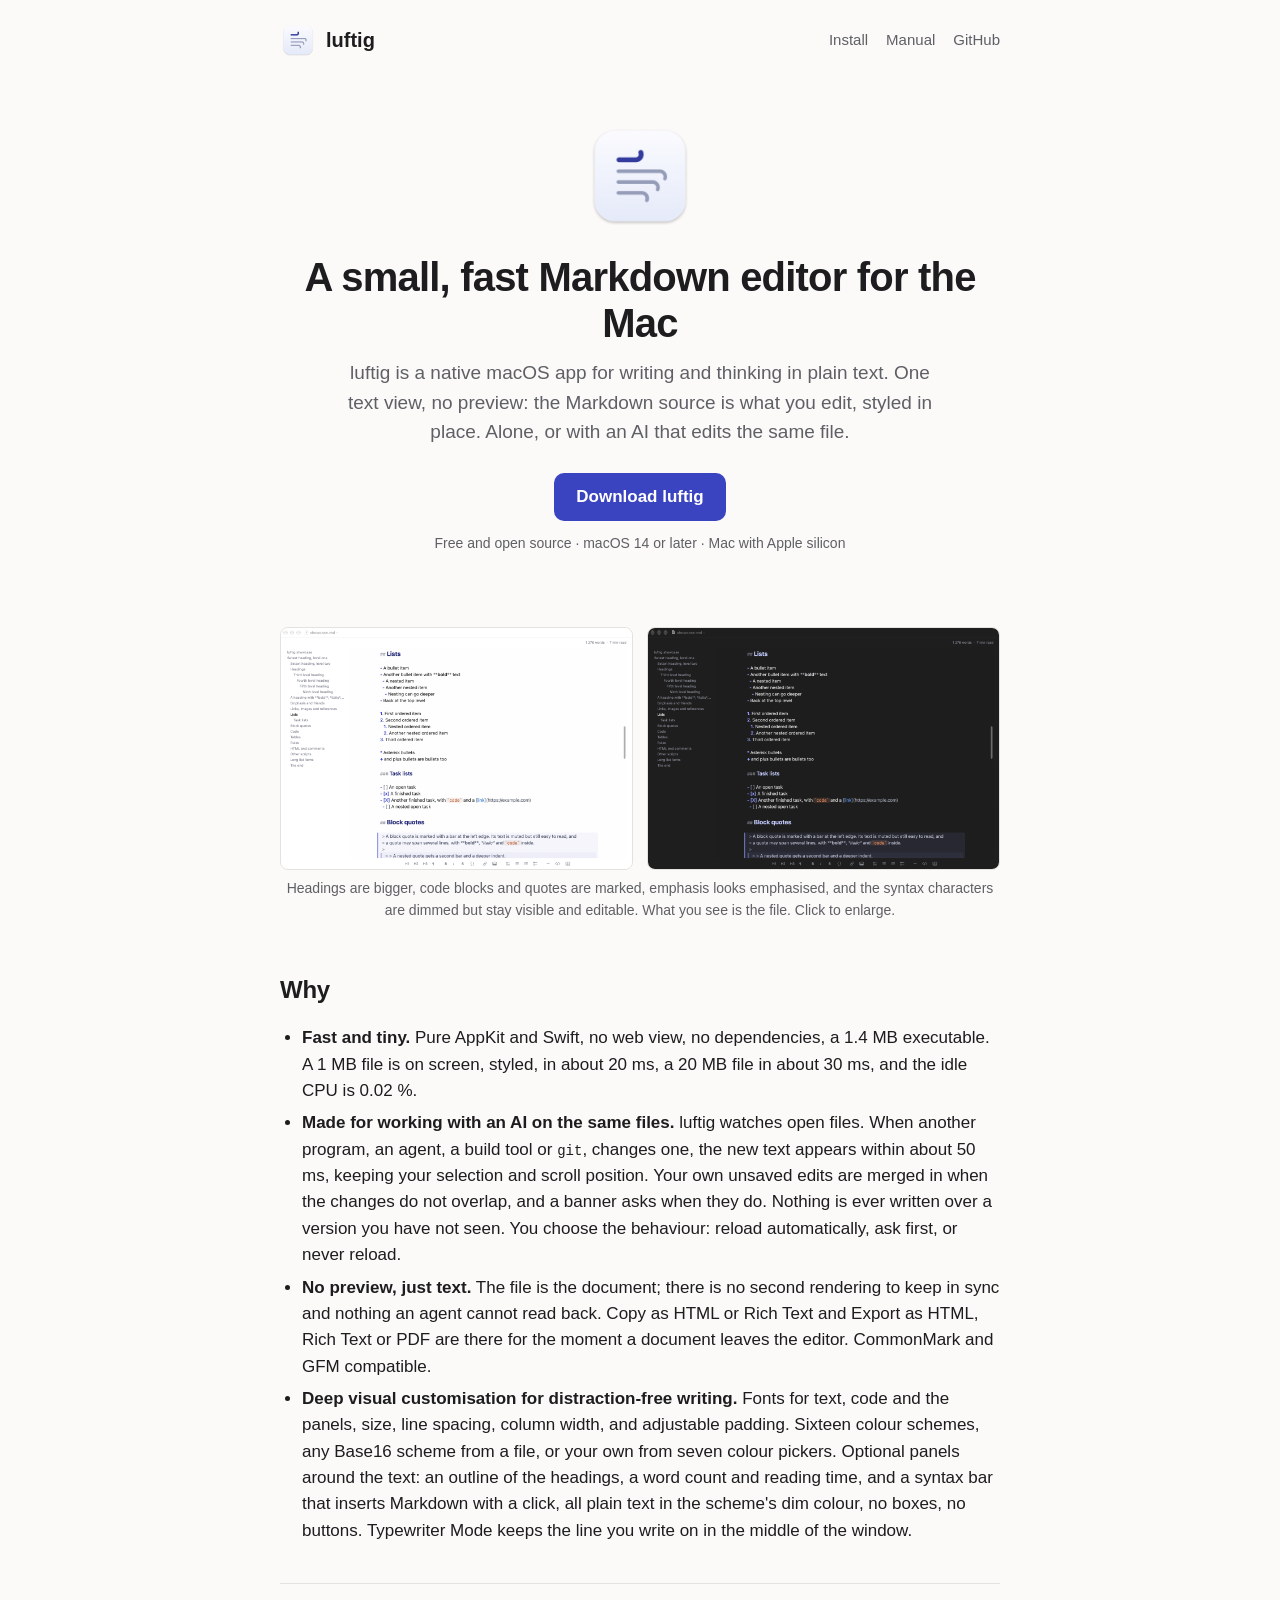
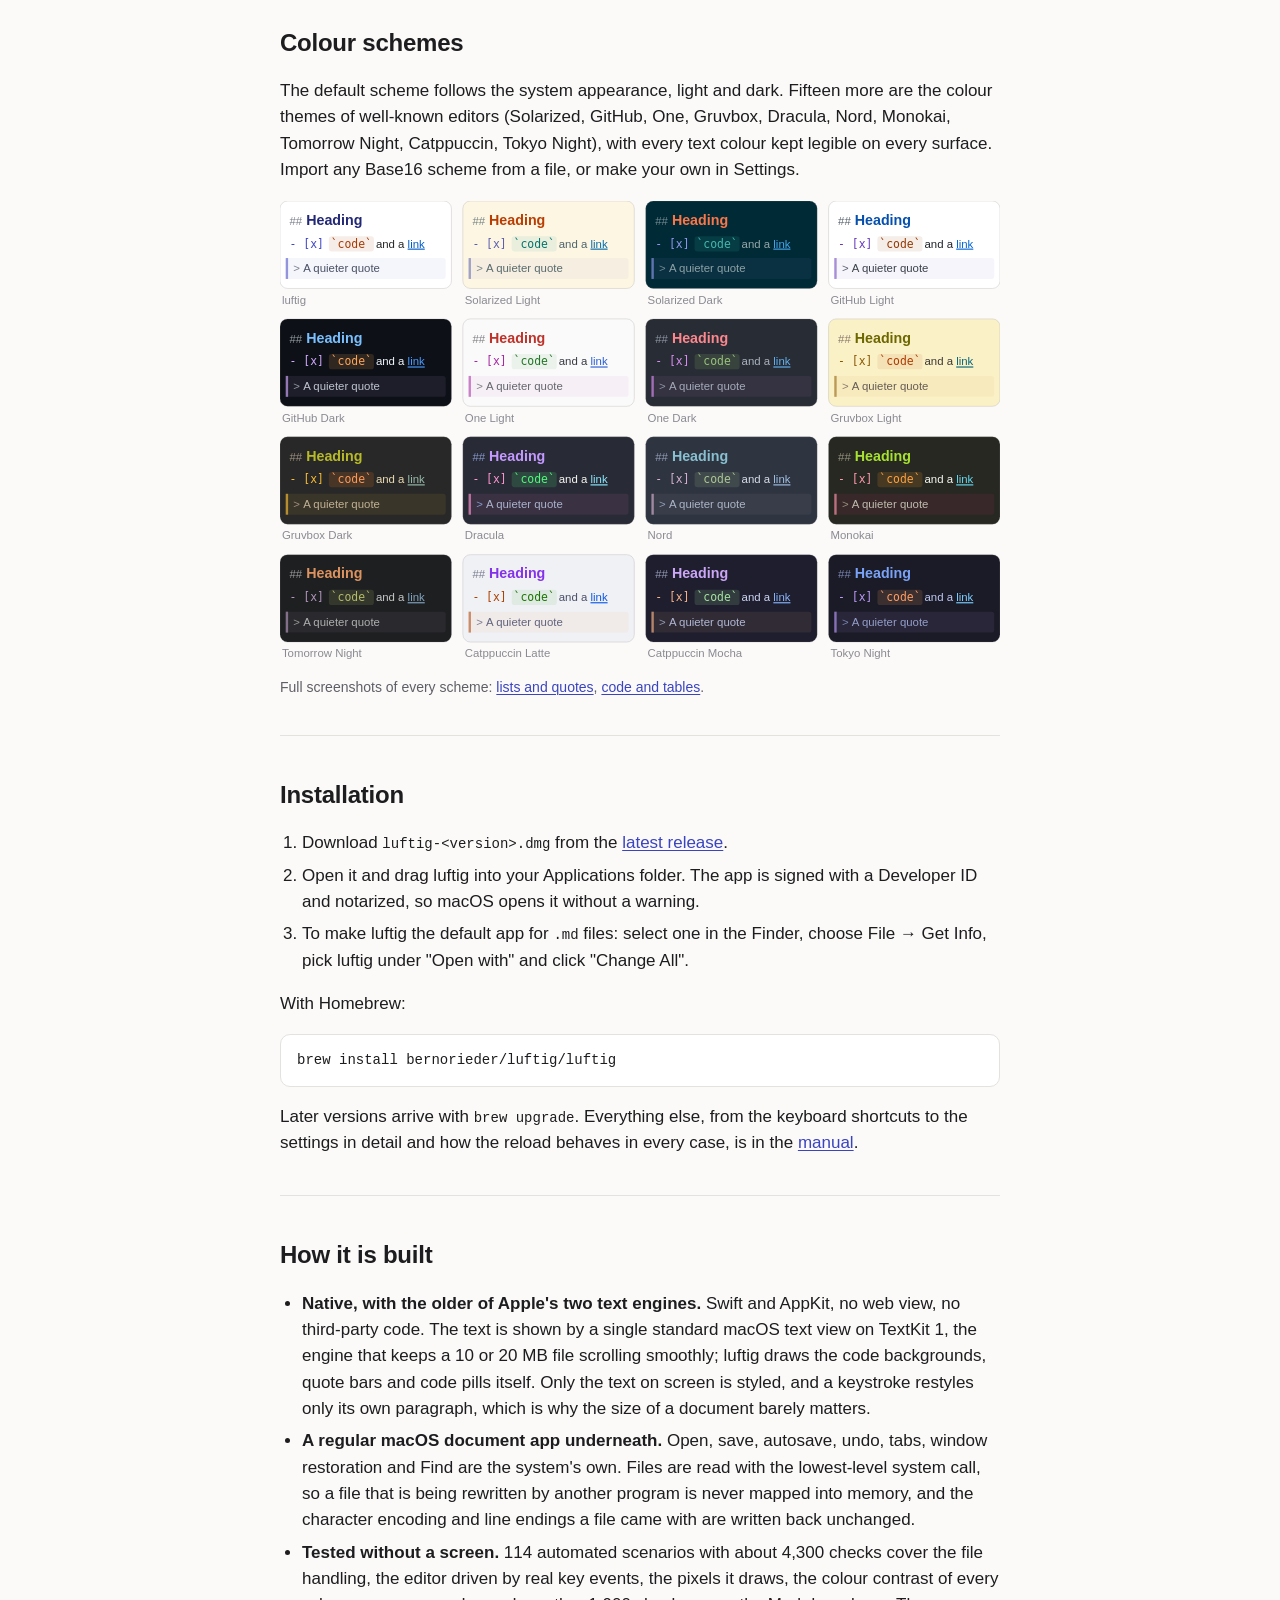
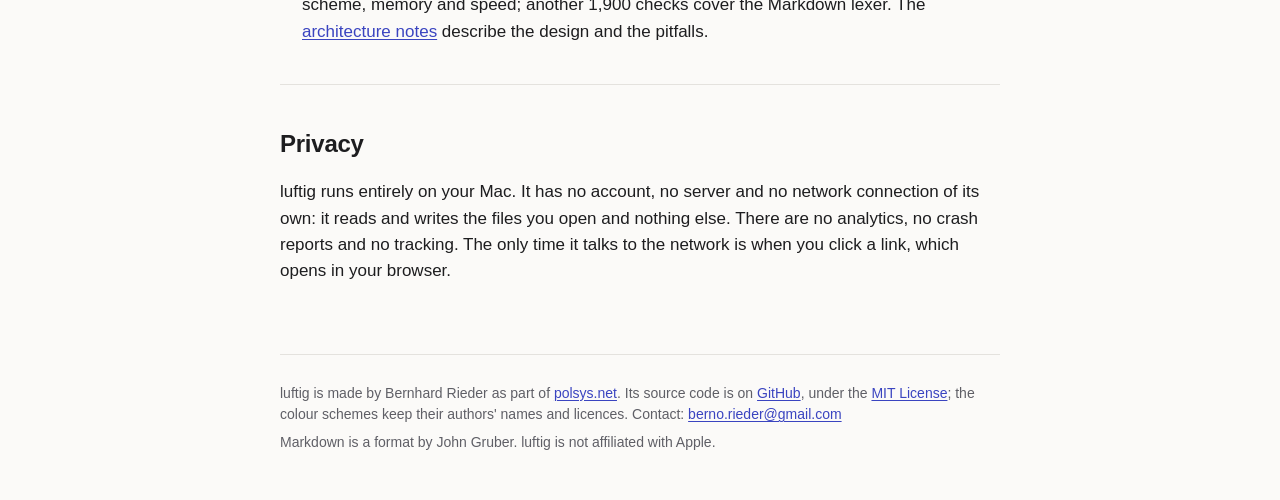
==== docs/index.html @ aa0cade3 "README and website: screenshots side by side, a compact scheme grid The two window screenshots (ligh" ====
<!doctype html>
<html lang="en">
<head>
  <meta charset="utf-8">
  <meta name="viewport" content="width=device-width, initial-scale=1">
  <title>luftig – a small, fast Markdown editor for the Mac</title>
  <meta name="description" content="luftig is a free, native macOS Markdown editor: one text view, no preview, styled in place, very fast, and made for working with an AI on the same files.">
  <link rel="icon" href="icon.png">
  <link rel="stylesheet" href="site.css">
</head>
<body>
  <div class="wrap">
    <header class="site">
      <a class="brand" href="./"><img src="icon.png" alt="">luftig</a>
      <nav>
        <a href="#install">Install</a>
        <a href="https://github.com/bernorieder/luftig/blob/main/docs/MANUAL.md">Manual</a>
        <a href="https://github.com/bernorieder/luftig">GitHub</a>
      </nav>
    </header>

    <main>
      <div class="hero">
        <img class="icon" src="icon.png" alt="luftig app icon: a page with a blue heading line and three grey lines that curl like a breeze">
        <h1>A small, fast Markdown editor for the Mac</h1>
        <p class="lead">luftig is a native macOS app for writing and thinking in plain text. One text view, no preview: the Markdown source is what you edit, styled in place. Alone, or with an AI that edits the same file.</p>
        <a class="button" href="https://github.com/bernorieder/luftig/releases/latest">Download luftig</a>
        <p class="small">Free and open source · macOS 14 or later · Mac with Apple silicon</p>
      </div>

      <div class="shots">
        <a class="zoom" href="screenshots/window-light.png"><img src="screenshots/window-light.png" width="2480" height="1704" alt="luftig in light: the outline of the headings on the left, the text with headings, lists, a quote and code styled in place, the word count at the top right, the syntax bar below the text"></a>
        <a class="zoom" href="screenshots/window-dark.png"><img src="screenshots/window-dark.png" width="2480" height="1704" alt="The same window in dark"></a>
      </div>
      <p class="small caption">Headings are bigger, code blocks and quotes are marked, emphasis looks emphasised, and the syntax characters are dimmed but stay visible and editable. What you see is the file. Click to enlarge.</p>

      <section>
        <h2>Why</h2>
        <ul>
          <li><strong>Fast and tiny.</strong> Pure AppKit and Swift, no web view, no dependencies, a 1.4 MB executable. A 1 MB file is on screen, styled, in about 20 ms, a 20 MB file in about 30 ms, and the idle CPU is 0.02 %.</li>
          <li><strong>Made for working with an AI on the same files.</strong> luftig watches open files. When another program, an agent, a build tool or <code>git</code>, changes one, the new text appears within about 50 ms, keeping your selection and scroll position. Your own unsaved edits are merged in when the changes do not overlap, and a banner asks when they do. Nothing is ever written over a version you have not seen. You choose the behaviour: reload automatically, ask first, or never reload.</li>
          <li><strong>No preview, just text.</strong> The file is the document; there is no second rendering to keep in sync and nothing an agent cannot read back. Copy as HTML or Rich Text and Export as HTML, Rich Text or PDF are there for the moment a document leaves the editor. CommonMark and GFM compatible.</li>
          <li><strong>Deep visual customisation for distraction-free writing.</strong> Fonts for text, code and the panels, size, line spacing, column width, and adjustable padding. Sixteen colour schemes, any Base16 scheme from a file, or your own from seven colour pickers. Optional panels around the text: an outline of the headings, a word count and reading time, and a syntax bar that inserts Markdown with a click, all plain text in the scheme's dim colour, no boxes, no buttons. Typewriter Mode keeps the line you write on in the middle of the window.</li>
        </ul>
      </section>

      <section>
        <h2>Colour schemes</h2>
        <p>The default scheme follows the system appearance, light and dark. Fifteen more are the colour themes of well-known editors (Solarized, GitHub, One, Gruvbox, Dracula, Nord, Monokai, Tomorrow Night, Catppuccin, Tokyo Night), with every text colour kept legible on every surface. Import any Base16 scheme from a file, or make your own in Settings.</p>
        <img class="schemes" src="site/schemes.svg" width="756" height="486" alt="The sixteen colour schemes, each as a small tile with a heading, a task with inline code and a link, and a quote">
        <p class="small">Full screenshots of every scheme: <a class="zoom" href="site/schemes.jpg">lists and quotes</a>, <a class="zoom" href="site/schemes-code.jpg">code and tables</a>.</p>
      </section>

      <section id="install">
        <h2>Installation</h2>
        <ol>
          <li>Download <code>luftig-&lt;version&gt;.dmg</code> from the <a href="https://github.com/bernorieder/luftig/releases/latest">latest release</a>.</li>
          <li>Open it and drag luftig into your Applications folder. The app is signed with a Developer ID and notarized, so macOS opens it without a warning.</li>
          <li>To make luftig the default app for <code>.md</code> files: select one in the Finder, choose File → Get Info, pick luftig under "Open with" and click "Change All".</li>
        </ol>
        <p>With Homebrew:</p>
        <pre><code>brew install bernorieder/luftig/luftig</code></pre>
        <p>Later versions arrive with <code>brew upgrade</code>. Everything else, from the keyboard shortcuts to the settings in detail and how the reload behaves in every case, is in the <a href="https://github.com/bernorieder/luftig/blob/main/docs/MANUAL.md">manual</a>.</p>
      </section>

      <section>
        <h2>How it is built</h2>
        <ul>
          <li><strong>Native, with the older of Apple's two text engines.</strong> Swift and AppKit, no web view, no third-party code. The text is shown by a single standard macOS text view on TextKit 1, the engine that keeps a 10 or 20 MB file scrolling smoothly; luftig draws the code backgrounds, quote bars and code pills itself. Only the text on screen is styled, and a keystroke restyles only its own paragraph, which is why the size of a document barely matters.</li>
          <li><strong>A regular macOS document app underneath.</strong> Open, save, autosave, undo, tabs, window restoration and Find are the system's own. Files are read with the lowest-level system call, so a file that is being rewritten by another program is never mapped into memory, and the character encoding and line endings a file came with are written back unchanged.</li>
          <li><strong>Tested without a screen.</strong> 114 automated scenarios with about 4,300 checks cover the file handling, the editor driven by real key events, the pixels it draws, the colour contrast of every scheme, memory and speed; another 1,900 checks cover the Markdown lexer. The <a href="https://github.com/bernorieder/luftig/blob/main/docs/ARCHITECTURE.md">architecture notes</a> describe the design and the pitfalls.</li>
        </ul>
      </section>

      <section id="privacy">
        <h2>Privacy</h2>
        <p>luftig runs entirely on your Mac. It has no account, no server and no network connection of its own: it reads and writes the files you open and nothing else. There are no analytics, no crash reports and no tracking. The only time it talks to the network is when you click a link, which opens in your browser.</p>
      </section>
    </main>

    <footer class="site">
      <p>luftig is made by Bernhard Rieder as part of <a href="https://polsys.net">polsys.net</a>. Its source code is on <a href="https://github.com/bernorieder/luftig">GitHub</a>, under the <a href="https://github.com/bernorieder/luftig/blob/main/LICENSE">MIT License</a>; the colour schemes keep their authors' names and licences. Contact: <a href="mailto:berno.rieder@gmail.com">berno.rieder@gmail.com</a></p>
      <p>Markdown is a format by John Gruber. luftig is not affiliated with Apple.</p>
    </footer>
  </div>

  <dialog id="lightbox" aria-label="Enlarged image"><img alt=""></dialog>
  <script>
    (() => {
      const box = document.getElementById("lightbox"), img = box.querySelector("img");
      if (!box.showModal) return;                       // an old browser: the links open the images
      document.querySelectorAll("a.zoom").forEach(a => a.addEventListener("click", e => {
        e.preventDefault();
        img.src = a.href;
        img.alt = a.querySelector("img")?.alt || a.textContent;
        box.showModal();
      }));
      box.addEventListener("click", () => box.close());  // a click anywhere closes it; Escape too (the dialog's own)
    })();
  </script>
</body>
</html>
---- docs/site.css ----
/* Styles for luftig.polsys.net (index.html), served by GitHub Pages from docs/ */

:root {
  --bg: #fbfaf8;
  --text: #1d1d1f;
  --muted: #5f5f66;
  --line: #e4e2de;
  --panel: #ffffff;
  --accent: #3a44c0;
  --accent-text: #ffffff;
  color-scheme: light dark;
}

@media (prefers-color-scheme: dark) {
  :root {
    --bg: #1b1b1d;
    --text: #f2f2f4;
    --muted: #a2a2aa;
    --line: #34343a;
    --panel: #242427;
    --accent: #949eff;
    --accent-text: #1b1b1d;
  }
}

* { box-sizing: border-box; }

body {
  margin: 0;
  background: var(--bg);
  color: var(--text);
  font: 17px/1.55 -apple-system, BlinkMacSystemFont, "Segoe UI", Helvetica, Arial, sans-serif;
  -webkit-font-smoothing: antialiased;
}

a { color: var(--accent); text-decoration-thickness: 1px; text-underline-offset: 2px; }

.wrap { max-width: 760px; margin: 0 auto; padding: 0 20px; }

header.site {
  display: flex;
  align-items: center;
  justify-content: space-between;
  gap: 16px;
  padding: 22px 0;
}

.brand {
  display: flex;
  align-items: center;
  gap: 10px;
  color: var(--text);
  text-decoration: none;
  font-weight: 600;
  font-size: 20px;
}

.brand img { width: 36px; height: 36px; }

nav { display: flex; gap: 18px; font-size: 15px; }
nav a { color: var(--muted); text-decoration: none; }
nav a:hover { color: var(--text); }

.hero { padding: 40px 0 28px; text-align: center; }
.hero img.icon { width: 112px; height: 112px; }
.hero h1 { font-size: 40px; line-height: 1.15; margin: 14px 0 12px; letter-spacing: -0.02em; }
.hero p.lead { font-size: 19px; color: var(--muted); max-width: 600px; margin: 0 auto 26px; }

.button {
  display: inline-block;
  background: var(--accent);
  color: var(--accent-text);
  font-weight: 600;
  padding: 11px 22px;
  border-radius: 10px;
  text-decoration: none;
}

.small { font-size: 14px; color: var(--muted); }
.hero .small { margin-top: 12px; }

/* the two window screenshots, side by side; a click opens one large (the dialog below) */
.shots { display: flex; gap: 14px; margin: 30px 0 8px; }
.shots a { flex: 1; display: block; cursor: zoom-in; }
.shots img { width: 100%; height: auto; display: block; border: 1px solid var(--line); border-radius: 8px; transition: transform .15s ease; }
.shots a:hover img { transform: scale(1.015); }
p.caption { margin: 0 0 10px; text-align: center; }

img.schemes { width: 100%; height: auto; display: block; margin: 16px 0 6px; }
a.zoom { cursor: zoom-in; }

dialog#lightbox {
  border: none;
  padding: 0;
  max-width: 96vw;
  max-height: 94vh;
  background: transparent;
  cursor: zoom-out;
}
dialog#lightbox::backdrop { background: rgba(0, 0, 0, .72); }
dialog#lightbox img { display: block; max-width: 96vw; max-height: 94vh; width: auto; height: auto; border-radius: 8px; }

section { padding: 22px 0; border-top: 1px solid var(--line); }
section:first-of-type { border-top: none; }

h2 { font-size: 24px; letter-spacing: -0.01em; margin: 18px 0 10px; }
h3 { font-size: 18px; margin: 22px 0 6px; }

ul, ol { padding-left: 22px; }
li { margin: 6px 0; }

.panel {
  background: var(--panel);
  border: 1px solid var(--line);
  border-radius: 12px;
  padding: 4px 20px;
}

table { width: 100%; border-collapse: collapse; font-size: 15px; margin: 10px 0; }
th, td { text-align: left; vertical-align: top; padding: 9px 10px 9px 0; border-bottom: 1px solid var(--line); }
th { font-weight: 600; }
tr:last-child td { border-bottom: none; }
code { font: 14px/1.4 ui-monospace, Menlo, monospace; overflow-wrap: anywhere; }
pre {
  background: var(--panel);
  border: 1px solid var(--line);
  border-radius: 10px;
  padding: 12px 16px;
  overflow-x: auto;
}
pre code { font-size: 14px; }

footer.site {
  border-top: 1px solid var(--line);
  margin-top: 30px;
  padding: 22px 0 40px;
  font-size: 14px;
  color: var(--muted);
}
footer.site p { margin: 6px 0; }

@media (max-width: 600px) {
  body { font-size: 16px; }
  .hero h1 { font-size: 30px; }
  .hero p.lead { font-size: 17px; }
  nav { gap: 12px; }
  .shots { flex-direction: column; }
  table, thead, tbody, tr, th, td { display: block; }
  thead { display: none; }
  td { border-bottom: none; padding: 2px 0; }
  td:first-child { font-weight: 600; }
  tr { border-bottom: 1px solid var(--line); padding: 8px 0; }
}
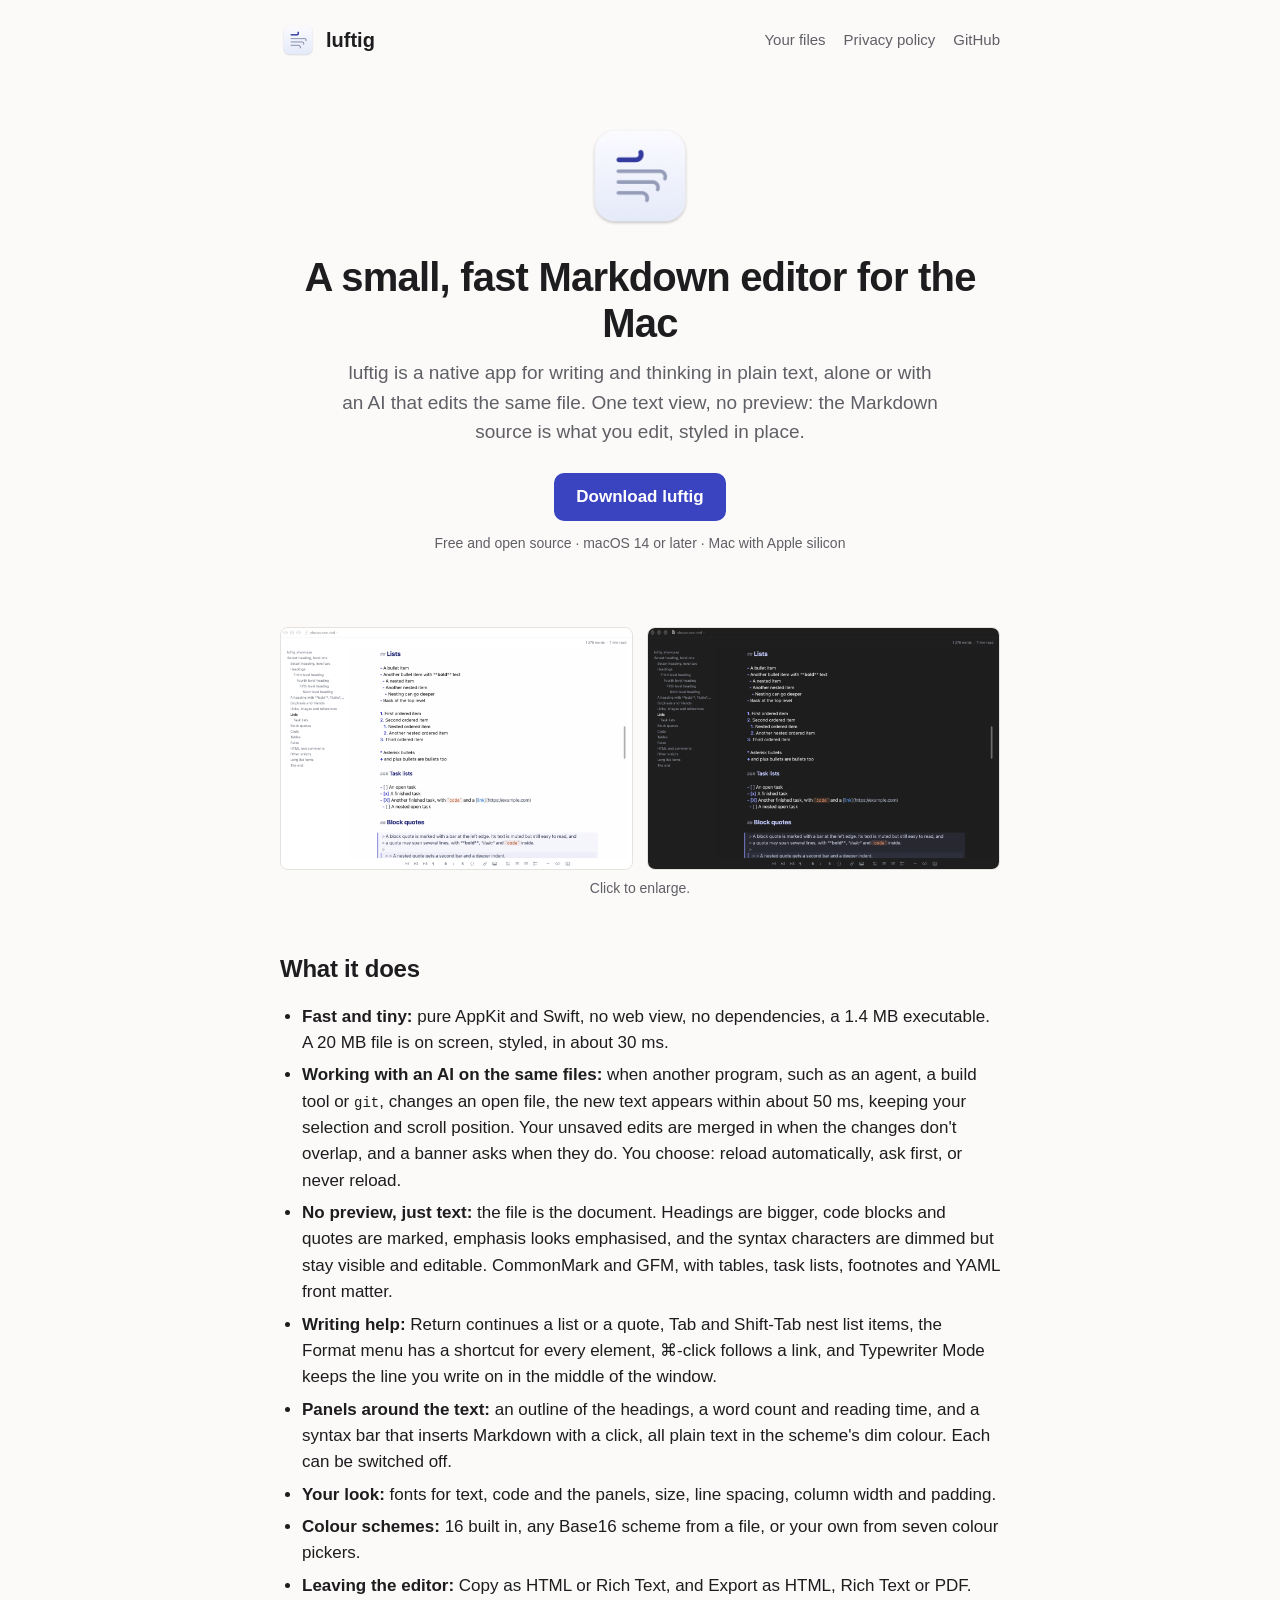
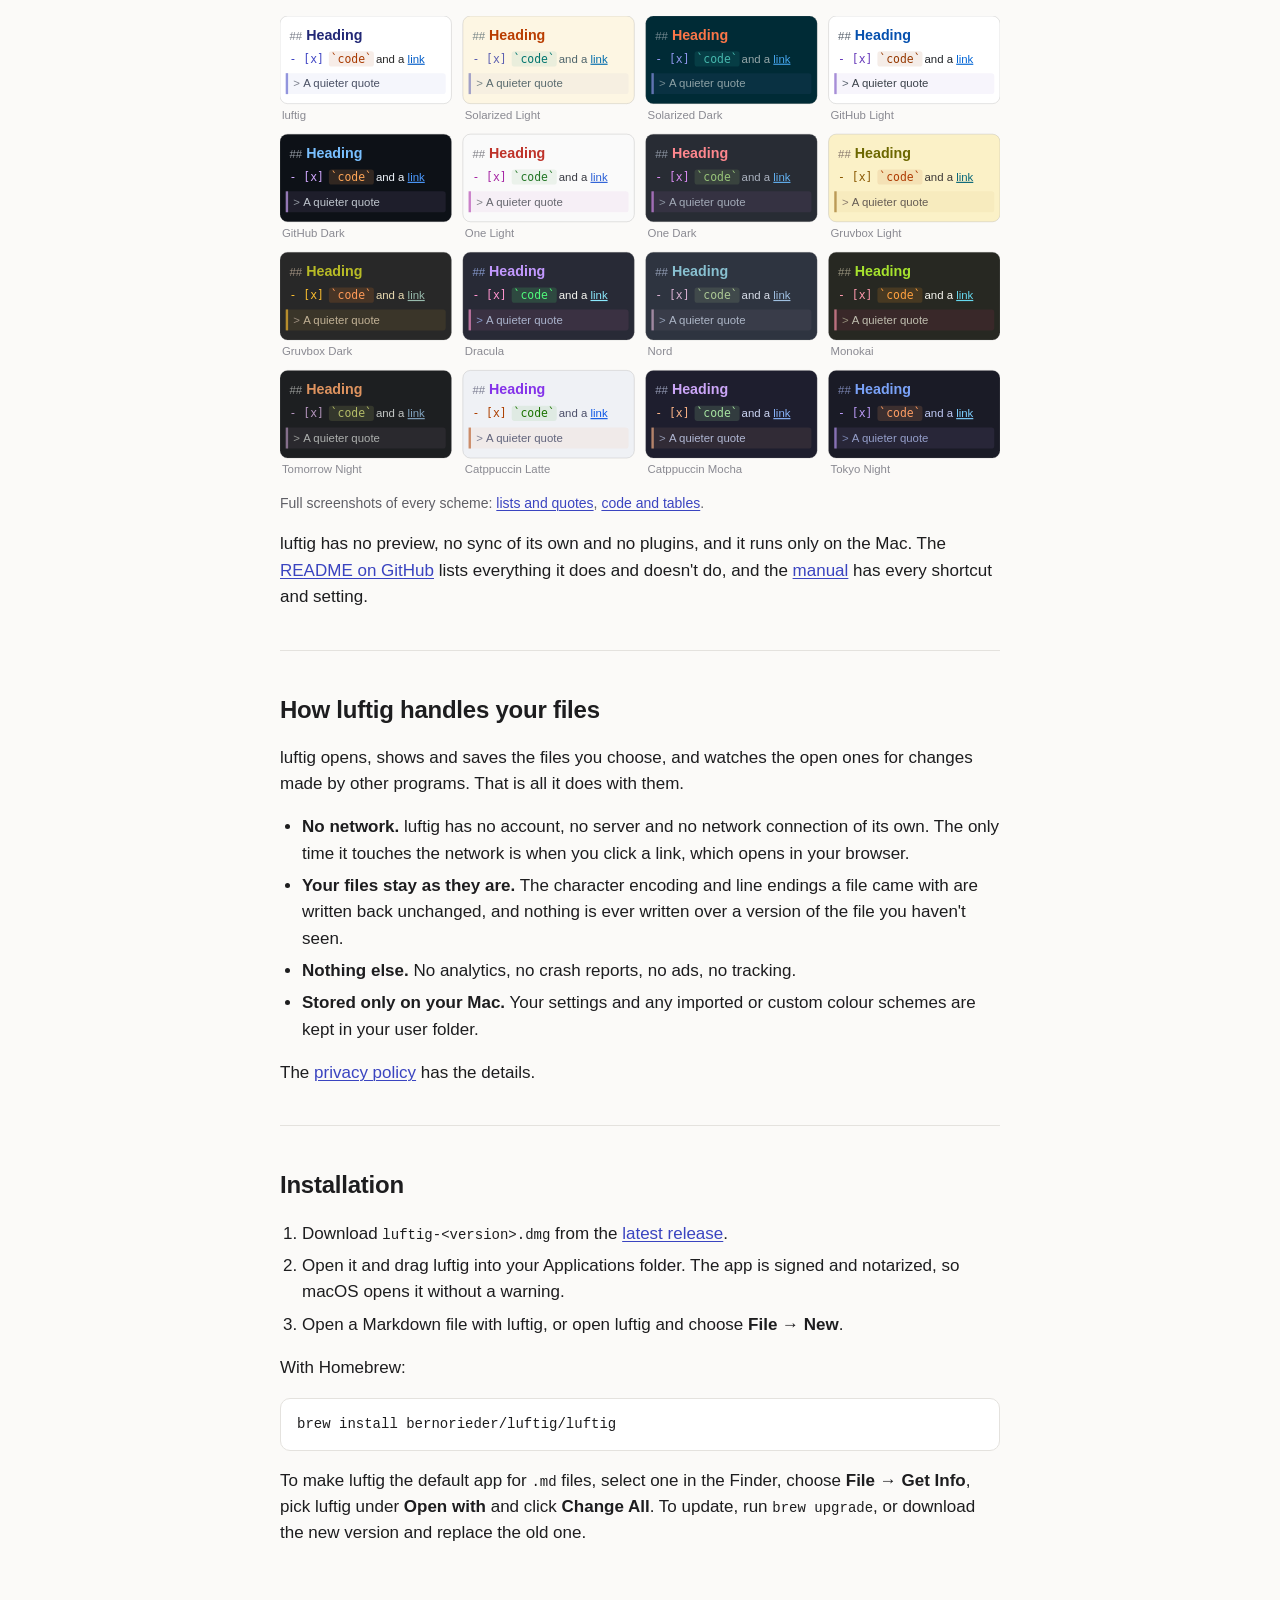
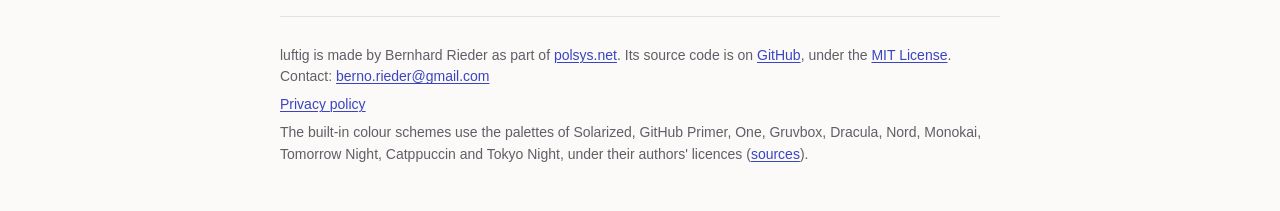
==== commit f876f75c: "README and website follow machen's structure README: icon, intro, website link, the two screenshots," ====
--- a/docs/index.html
+++ b/docs/index.html
@@ -13,8 +13,8 @@
     <header class="site">
       <a class="brand" href="./"><img src="icon.png" alt="">luftig</a>
       <nav>
-        <a href="#install">Install</a>
-        <a href="https://github.com/bernorieder/luftig/blob/main/docs/MANUAL.md">Manual</a>
+        <a href="#your-files">Your files</a>
+        <a href="privacy.html">Privacy policy</a>
         <a href="https://github.com/bernorieder/luftig">GitHub</a>
       </nav>
     </header>
@@ -23,64 +23,63 @@
       <div class="hero">
         <img class="icon" src="icon.png" alt="luftig app icon: a page with a blue heading line and three grey lines that curl like a breeze">
         <h1>A small, fast Markdown editor for the Mac</h1>
-        <p class="lead">luftig is a native macOS app for writing and thinking in plain text. One text view, no preview: the Markdown source is what you edit, styled in place. Alone, or with an AI that edits the same file.</p>
+        <p class="lead">luftig is a native app for writing and thinking in plain text, alone or with an AI that edits the same file. One text view, no preview: the Markdown source is what you edit, styled in place.</p>
         <a class="button" href="https://github.com/bernorieder/luftig/releases/latest">Download luftig</a>
         <p class="small">Free and open source · macOS 14 or later · Mac with Apple silicon</p>
       </div>
 
       <div class="shots">
-        <a class="zoom" href="screenshots/window-light.png"><img src="screenshots/window-light.png" width="2480" height="1704" alt="luftig in light: the outline of the headings on the left, the text with headings, lists, a quote and code styled in place, the word count at the top right, the syntax bar below the text"></a>
-        <a class="zoom" href="screenshots/window-dark.png"><img src="screenshots/window-dark.png" width="2480" height="1704" alt="The same window in dark"></a>
+        <a class="zoom" href="screenshots/window-light.png"><img src="screenshots/window-light.png" width="2480" height="1704" alt="luftig in light mode: the outline of the headings on the left, the text with headings, lists, a quote and code styled in place, the word count at the top right, the syntax bar below the text"></a>
+        <a class="zoom" href="screenshots/window-dark.png"><img src="screenshots/window-dark.png" width="2480" height="1704" alt="luftig in dark mode"></a>
       </div>
-      <p class="small caption">Headings are bigger, code blocks and quotes are marked, emphasis looks emphasised, and the syntax characters are dimmed but stay visible and editable. What you see is the file. Click to enlarge.</p>
+      <p class="small caption">Click to enlarge.</p>
 
       <section>
-        <h2>Why</h2>
+        <h2>What it does</h2>
         <ul>
-          <li><strong>Fast and tiny.</strong> Pure AppKit and Swift, no web view, no dependencies, a 1.4 MB executable. A 1 MB file is on screen, styled, in about 20 ms, a 20 MB file in about 30 ms, and the idle CPU is 0.02 %.</li>
-          <li><strong>Made for working with an AI on the same files.</strong> luftig watches open files. When another program, an agent, a build tool or <code>git</code>, changes one, the new text appears within about 50 ms, keeping your selection and scroll position. Your own unsaved edits are merged in when the changes do not overlap, and a banner asks when they do. Nothing is ever written over a version you have not seen. You choose the behaviour: reload automatically, ask first, or never reload.</li>
-          <li><strong>No preview, just text.</strong> The file is the document; there is no second rendering to keep in sync and nothing an agent cannot read back. Copy as HTML or Rich Text and Export as HTML, Rich Text or PDF are there for the moment a document leaves the editor. CommonMark and GFM compatible.</li>
-          <li><strong>Deep visual customisation for distraction-free writing.</strong> Fonts for text, code and the panels, size, line spacing, column width, and adjustable padding. Sixteen colour schemes, any Base16 scheme from a file, or your own from seven colour pickers. Optional panels around the text: an outline of the headings, a word count and reading time, and a syntax bar that inserts Markdown with a click, all plain text in the scheme's dim colour, no boxes, no buttons. Typewriter Mode keeps the line you write on in the middle of the window.</li>
+          <li><strong>Fast and tiny:</strong> pure AppKit and Swift, no web view, no dependencies, a 1.4 MB executable. A 20 MB file is on screen, styled, in about 30 ms.</li>
+          <li><strong>Working with an AI on the same files:</strong> when another program, such as an agent, a build tool or <code>git</code>, changes an open file, the new text appears within about 50 ms, keeping your selection and scroll position. Your unsaved edits are merged in when the changes don't overlap, and a banner asks when they do. You choose: reload automatically, ask first, or never reload.</li>
+          <li><strong>No preview, just text:</strong> the file is the document. Headings are bigger, code blocks and quotes are marked, emphasis looks emphasised, and the syntax characters are dimmed but stay visible and editable. CommonMark and GFM, with tables, task lists, footnotes and YAML front matter.</li>
+          <li><strong>Writing help:</strong> Return continues a list or a quote, Tab and Shift-Tab nest list items, the Format menu has a shortcut for every element, ⌘-click follows a link, and Typewriter Mode keeps the line you write on in the middle of the window.</li>
+          <li><strong>Panels around the text:</strong> an outline of the headings, a word count and reading time, and a syntax bar that inserts Markdown with a click, all plain text in the scheme's dim colour. Each can be switched off.</li>
+          <li><strong>Your look:</strong> fonts for text, code and the panels, size, line spacing, column width and padding.</li>
+          <li><strong>Colour schemes:</strong> 16 built in, any Base16 scheme from a file, or your own from seven colour pickers.</li>
+          <li><strong>Leaving the editor:</strong> Copy as HTML or Rich Text, and Export as HTML, Rich Text or PDF.</li>
         </ul>
+        <img class="schemes" src="site/schemes.svg" width="756" height="486" alt="The sixteen colour schemes, each as a small tile with a heading, a task with inline code and a link, and a quote">
+        <p class="small">Full screenshots of every scheme: <a class="zoom" href="site/schemes.jpg">lists and quotes</a>, <a class="zoom" href="site/schemes-code.jpg">code and tables</a>.</p>
+        <p>luftig has no preview, no sync of its own and no plugins, and it runs only on the Mac. The <a href="https://github.com/bernorieder/luftig#readme">README on GitHub</a> lists everything it does and doesn't do, and the <a href="https://github.com/bernorieder/luftig/blob/main/docs/MANUAL.md">manual</a> has every shortcut and setting.</p>
       </section>
 
-      <section>
-        <h2>Colour schemes</h2>
-        <p>The default scheme follows the system appearance, light and dark. Fifteen more are the colour themes of well-known editors (Solarized, GitHub, One, Gruvbox, Dracula, Nord, Monokai, Tomorrow Night, Catppuccin, Tokyo Night), with every text colour kept legible on every surface. Import any Base16 scheme from a file, or make your own in Settings.</p>
-        <img class="schemes" src="site/schemes.svg" width="756" height="486" alt="The sixteen colour schemes, each as a small tile with a heading, a task with inline code and a link, and a quote">
-        <p class="small">Full screenshots of every scheme: <a class="zoom" href="site/schemes.jpg">lists and quotes</a>, <a class="zoom" href="site/schemes-code.jpg">code and tables</a>.</p>
+      <section id="your-files">
+        <h2>How luftig handles your files</h2>
+        <p>luftig opens, shows and saves the files you choose, and watches the open ones for changes made by other programs. That is all it does with them.</p>
+        <ul>
+          <li><strong>No network.</strong> luftig has no account, no server and no network connection of its own. The only time it touches the network is when you click a link, which opens in your browser.</li>
+          <li><strong>Your files stay as they are.</strong> The character encoding and line endings a file came with are written back unchanged, and nothing is ever written over a version of the file you haven't seen.</li>
+          <li><strong>Nothing else.</strong> No analytics, no crash reports, no ads, no tracking.</li>
+          <li><strong>Stored only on your Mac.</strong> Your settings and any imported or custom colour schemes are kept in your user folder.</li>
+        </ul>
+        <p>The <a href="privacy.html">privacy policy</a> has the details.</p>
       </section>
 
       <section id="install">
         <h2>Installation</h2>
         <ol>
           <li>Download <code>luftig-&lt;version&gt;.dmg</code> from the <a href="https://github.com/bernorieder/luftig/releases/latest">latest release</a>.</li>
-          <li>Open it and drag luftig into your Applications folder. The app is signed with a Developer ID and notarized, so macOS opens it without a warning.</li>
-          <li>To make luftig the default app for <code>.md</code> files: select one in the Finder, choose File → Get Info, pick luftig under "Open with" and click "Change All".</li>
+          <li>Open it and drag luftig into your Applications folder. The app is signed and notarized, so macOS opens it without a warning.</li>
+          <li>Open a Markdown file with luftig, or open luftig and choose <strong>File → New</strong>.</li>
         </ol>
         <p>With Homebrew:</p>
         <pre><code>brew install bernorieder/luftig/luftig</code></pre>
-        <p>Later versions arrive with <code>brew upgrade</code>. Everything else, from the keyboard shortcuts to the settings in detail and how the reload behaves in every case, is in the <a href="https://github.com/bernorieder/luftig/blob/main/docs/MANUAL.md">manual</a>.</p>
-      </section>
-
-      <section>
-        <h2>How it is built</h2>
-        <ul>
-          <li><strong>Native, with the older of Apple's two text engines.</strong> Swift and AppKit, no web view, no third-party code. The text is shown by a single standard macOS text view on TextKit 1, the engine that keeps a 10 or 20 MB file scrolling smoothly; luftig draws the code backgrounds, quote bars and code pills itself. Only the text on screen is styled, and a keystroke restyles only its own paragraph, which is why the size of a document barely matters.</li>
-          <li><strong>A regular macOS document app underneath.</strong> Open, save, autosave, undo, tabs, window restoration and Find are the system's own. Files are read with the lowest-level system call, so a file that is being rewritten by another program is never mapped into memory, and the character encoding and line endings a file came with are written back unchanged.</li>
-          <li><strong>Tested without a screen.</strong> 114 automated scenarios with about 4,300 checks cover the file handling, the editor driven by real key events, the pixels it draws, the colour contrast of every scheme, memory and speed; another 1,900 checks cover the Markdown lexer. The <a href="https://github.com/bernorieder/luftig/blob/main/docs/ARCHITECTURE.md">architecture notes</a> describe the design and the pitfalls.</li>
-        </ul>
-      </section>
-
-      <section id="privacy">
-        <h2>Privacy</h2>
-        <p>luftig runs entirely on your Mac. It has no account, no server and no network connection of its own: it reads and writes the files you open and nothing else. There are no analytics, no crash reports and no tracking. The only time it talks to the network is when you click a link, which opens in your browser.</p>
+        <p>To make luftig the default app for <code>.md</code> files, select one in the Finder, choose <strong>File → Get Info</strong>, pick luftig under <strong>Open with</strong> and click <strong>Change All</strong>. To update, run <code>brew upgrade</code>, or download the new version and replace the old one.</p>
       </section>
     </main>
 
     <footer class="site">
-      <p>luftig is made by Bernhard Rieder as part of <a href="https://polsys.net">polsys.net</a>. Its source code is on <a href="https://github.com/bernorieder/luftig">GitHub</a>, under the <a href="https://github.com/bernorieder/luftig/blob/main/LICENSE">MIT License</a>; the colour schemes keep their authors' names and licences. Contact: <a href="mailto:berno.rieder@gmail.com">berno.rieder@gmail.com</a></p>
-      <p>Markdown is a format by John Gruber. luftig is not affiliated with Apple.</p>
+      <p>luftig is made by Bernhard Rieder as part of <a href="https://polsys.net">polsys.net</a>. Its source code is on <a href="https://github.com/bernorieder/luftig">GitHub</a>, under the <a href="https://github.com/bernorieder/luftig/blob/main/LICENSE">MIT License</a>. Contact: <a href="mailto:berno.rieder@gmail.com">berno.rieder@gmail.com</a></p>
+      <p><a href="privacy.html">Privacy policy</a></p>
+      <p>The built-in colour schemes use the palettes of Solarized, GitHub Primer, One, Gruvbox, Dracula, Nord, Monokai, Tomorrow Night, Catppuccin and Tokyo Night, under their authors' licences (<a href="https://github.com/bernorieder/luftig/blob/main/docs/color-schemes.md">sources</a>).</p>
     </footer>
   </div>
 
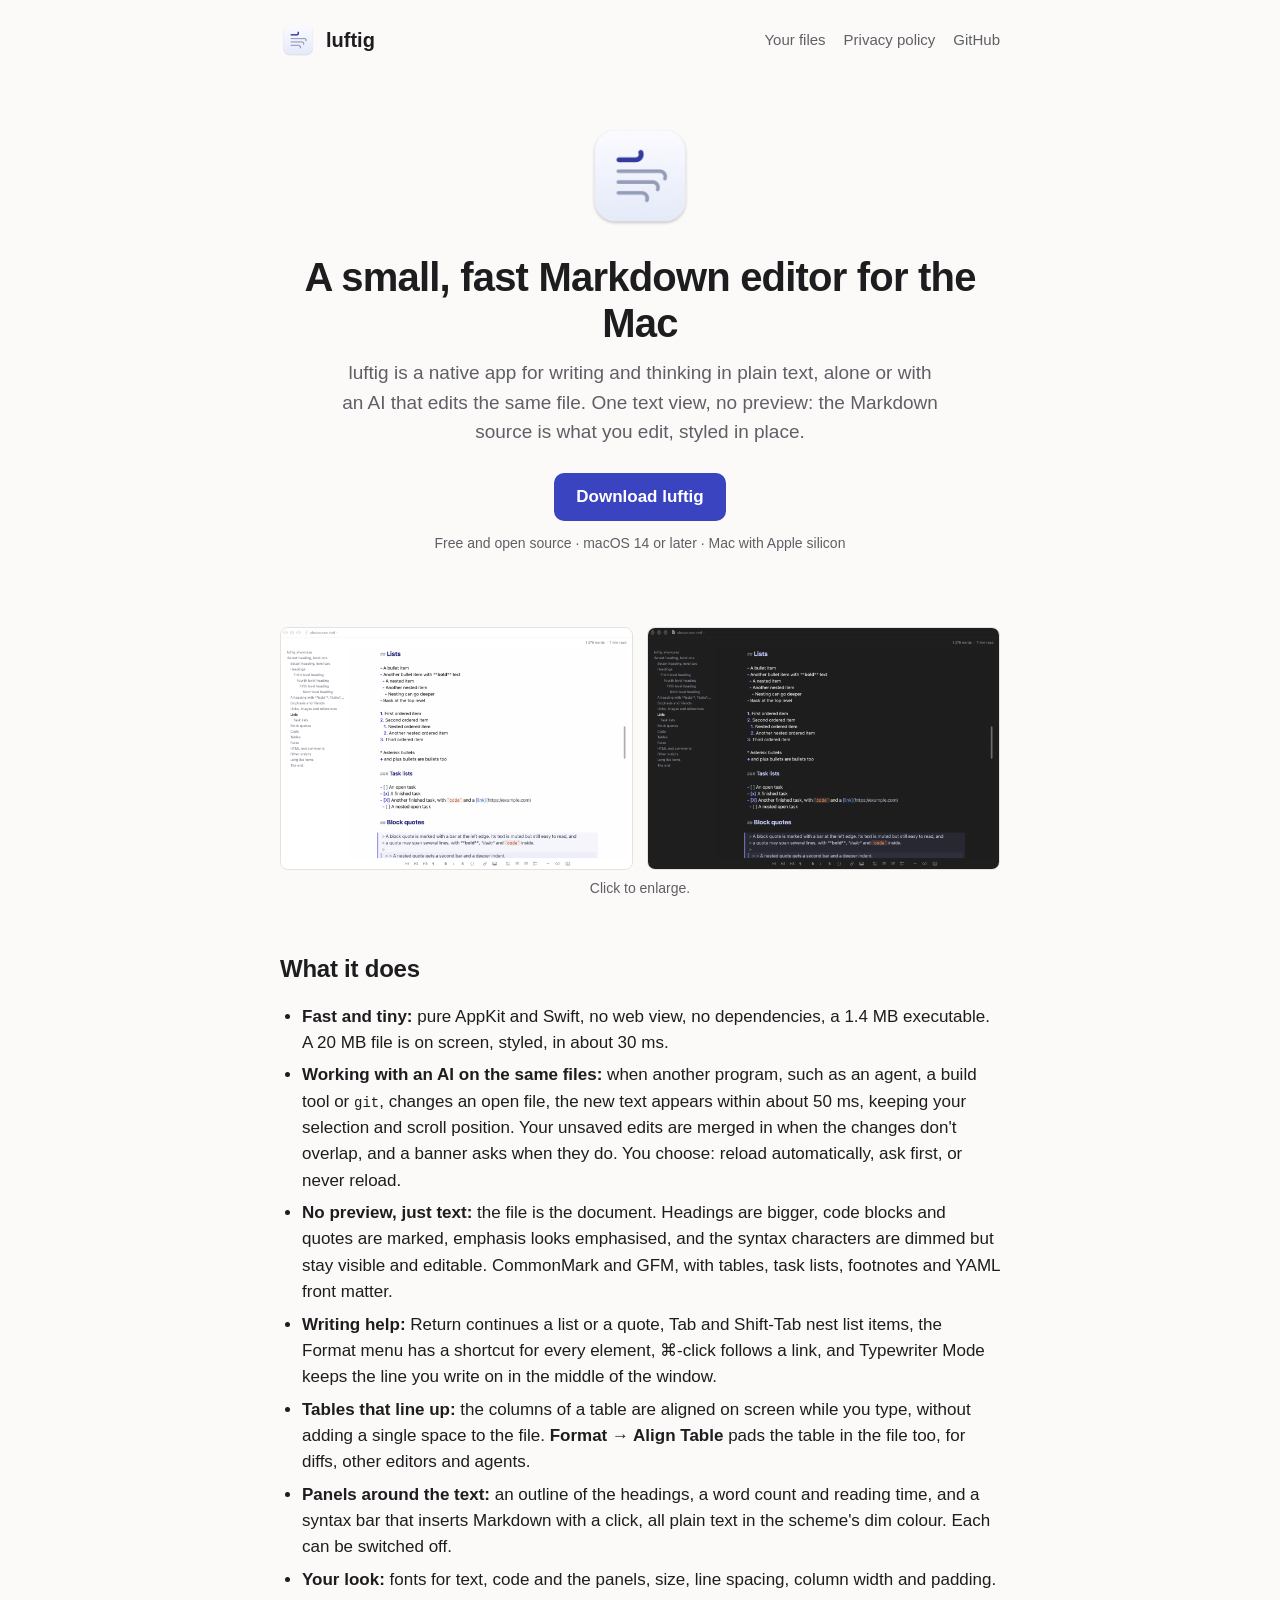
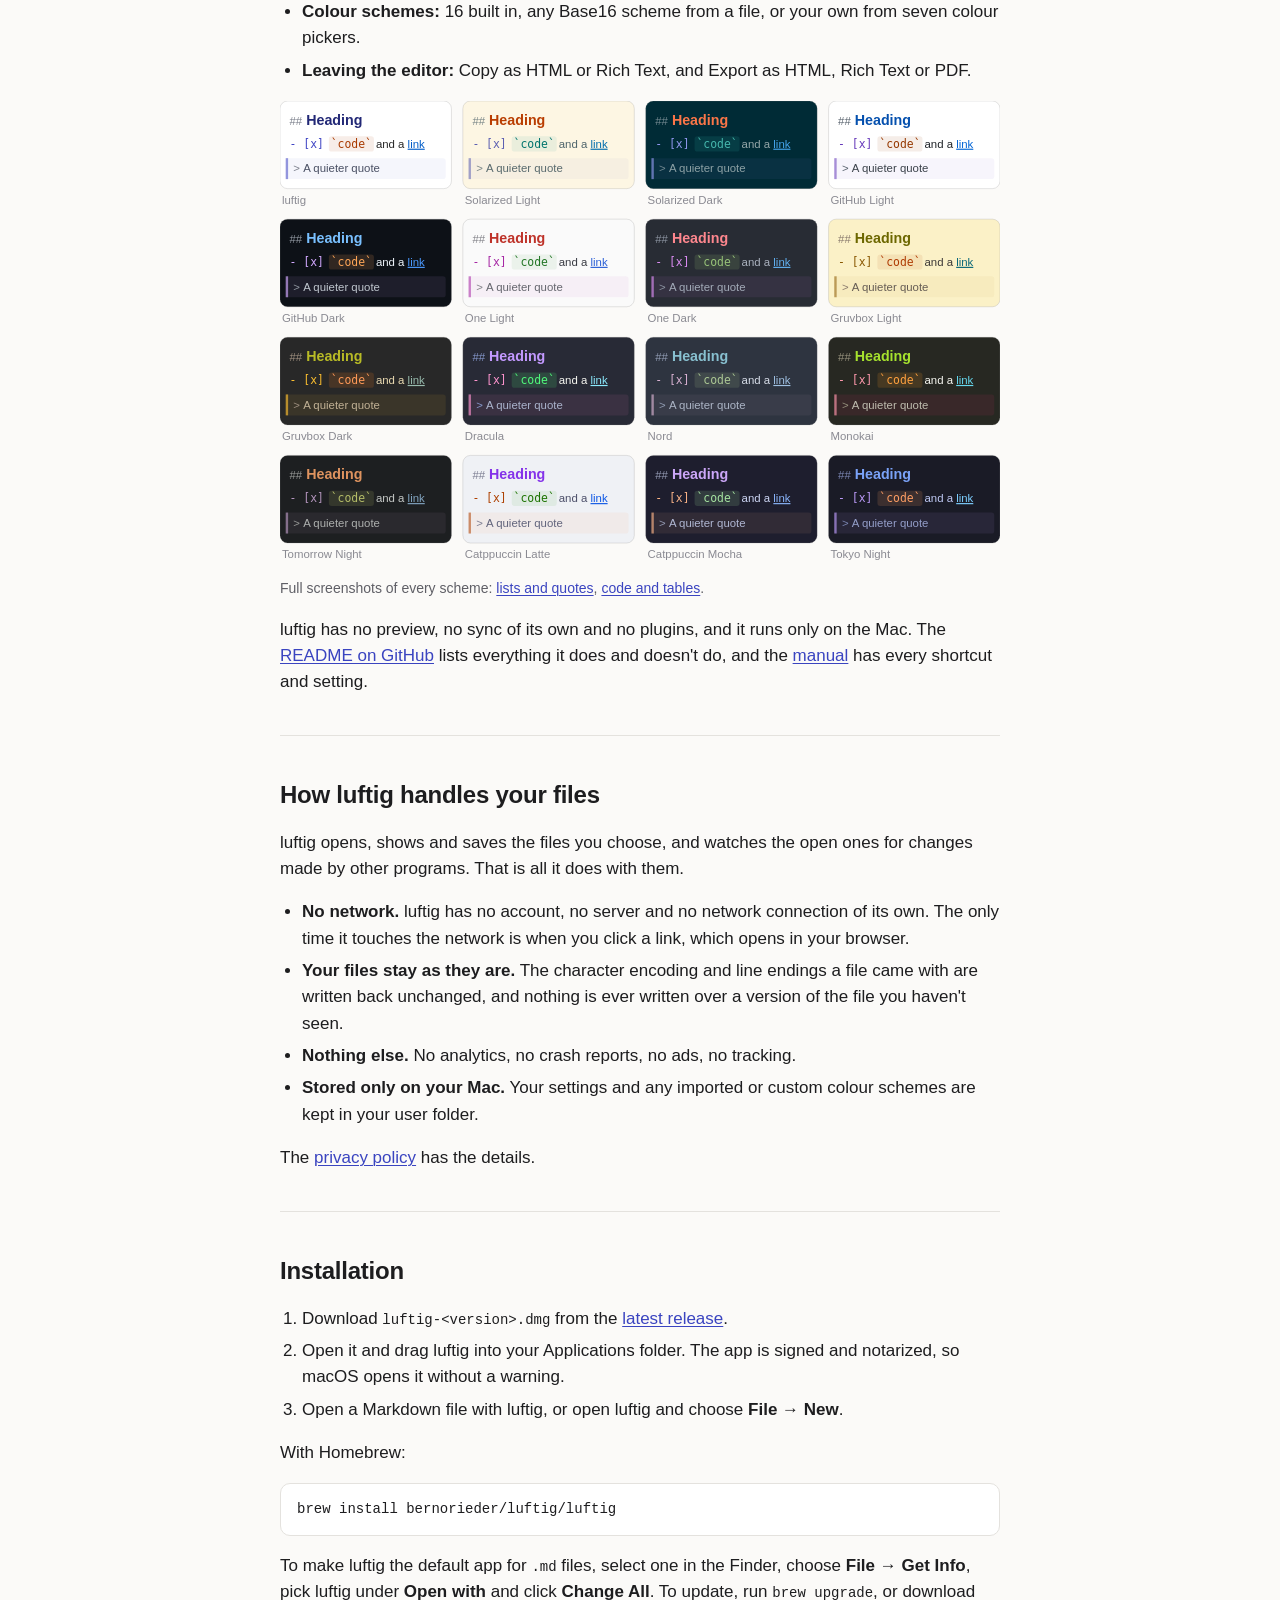
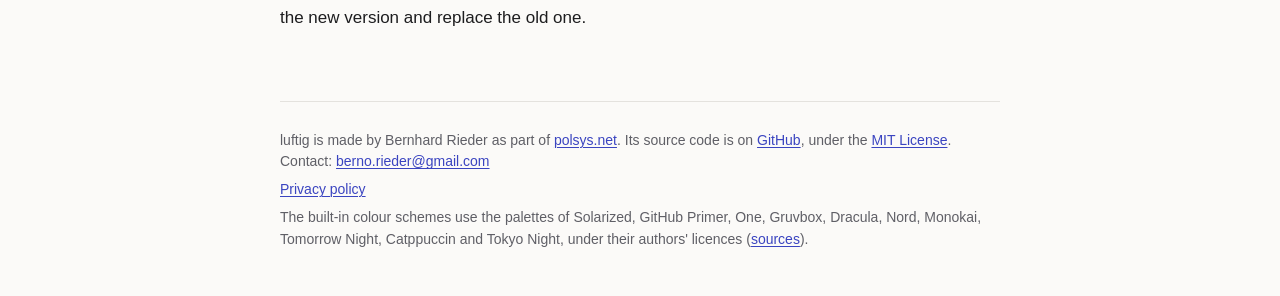
==== commit 92eda1aa: "Align tables on screen and add Format > Align Table Tables are aligned on screen without changing th" ====
--- a/docs/index.html
+++ b/docs/index.html
@@ -41,6 +41,7 @@
           <li><strong>Working with an AI on the same files:</strong> when another program, such as an agent, a build tool or <code>git</code>, changes an open file, the new text appears within about 50 ms, keeping your selection and scroll position. Your unsaved edits are merged in when the changes don't overlap, and a banner asks when they do. You choose: reload automatically, ask first, or never reload.</li>
           <li><strong>No preview, just text:</strong> the file is the document. Headings are bigger, code blocks and quotes are marked, emphasis looks emphasised, and the syntax characters are dimmed but stay visible and editable. CommonMark and GFM, with tables, task lists, footnotes and YAML front matter.</li>
           <li><strong>Writing help:</strong> Return continues a list or a quote, Tab and Shift-Tab nest list items, the Format menu has a shortcut for every element, ⌘-click follows a link, and Typewriter Mode keeps the line you write on in the middle of the window.</li>
+          <li><strong>Tables that line up:</strong> the columns of a table are aligned on screen while you type, without adding a single space to the file. <strong>Format → Align Table</strong> pads the table in the file too, for diffs, other editors and agents.</li>
           <li><strong>Panels around the text:</strong> an outline of the headings, a word count and reading time, and a syntax bar that inserts Markdown with a click, all plain text in the scheme's dim colour. Each can be switched off.</li>
           <li><strong>Your look:</strong> fonts for text, code and the panels, size, line spacing, column width and padding.</li>
           <li><strong>Colour schemes:</strong> 16 built in, any Base16 scheme from a file, or your own from seven colour pickers.</li>
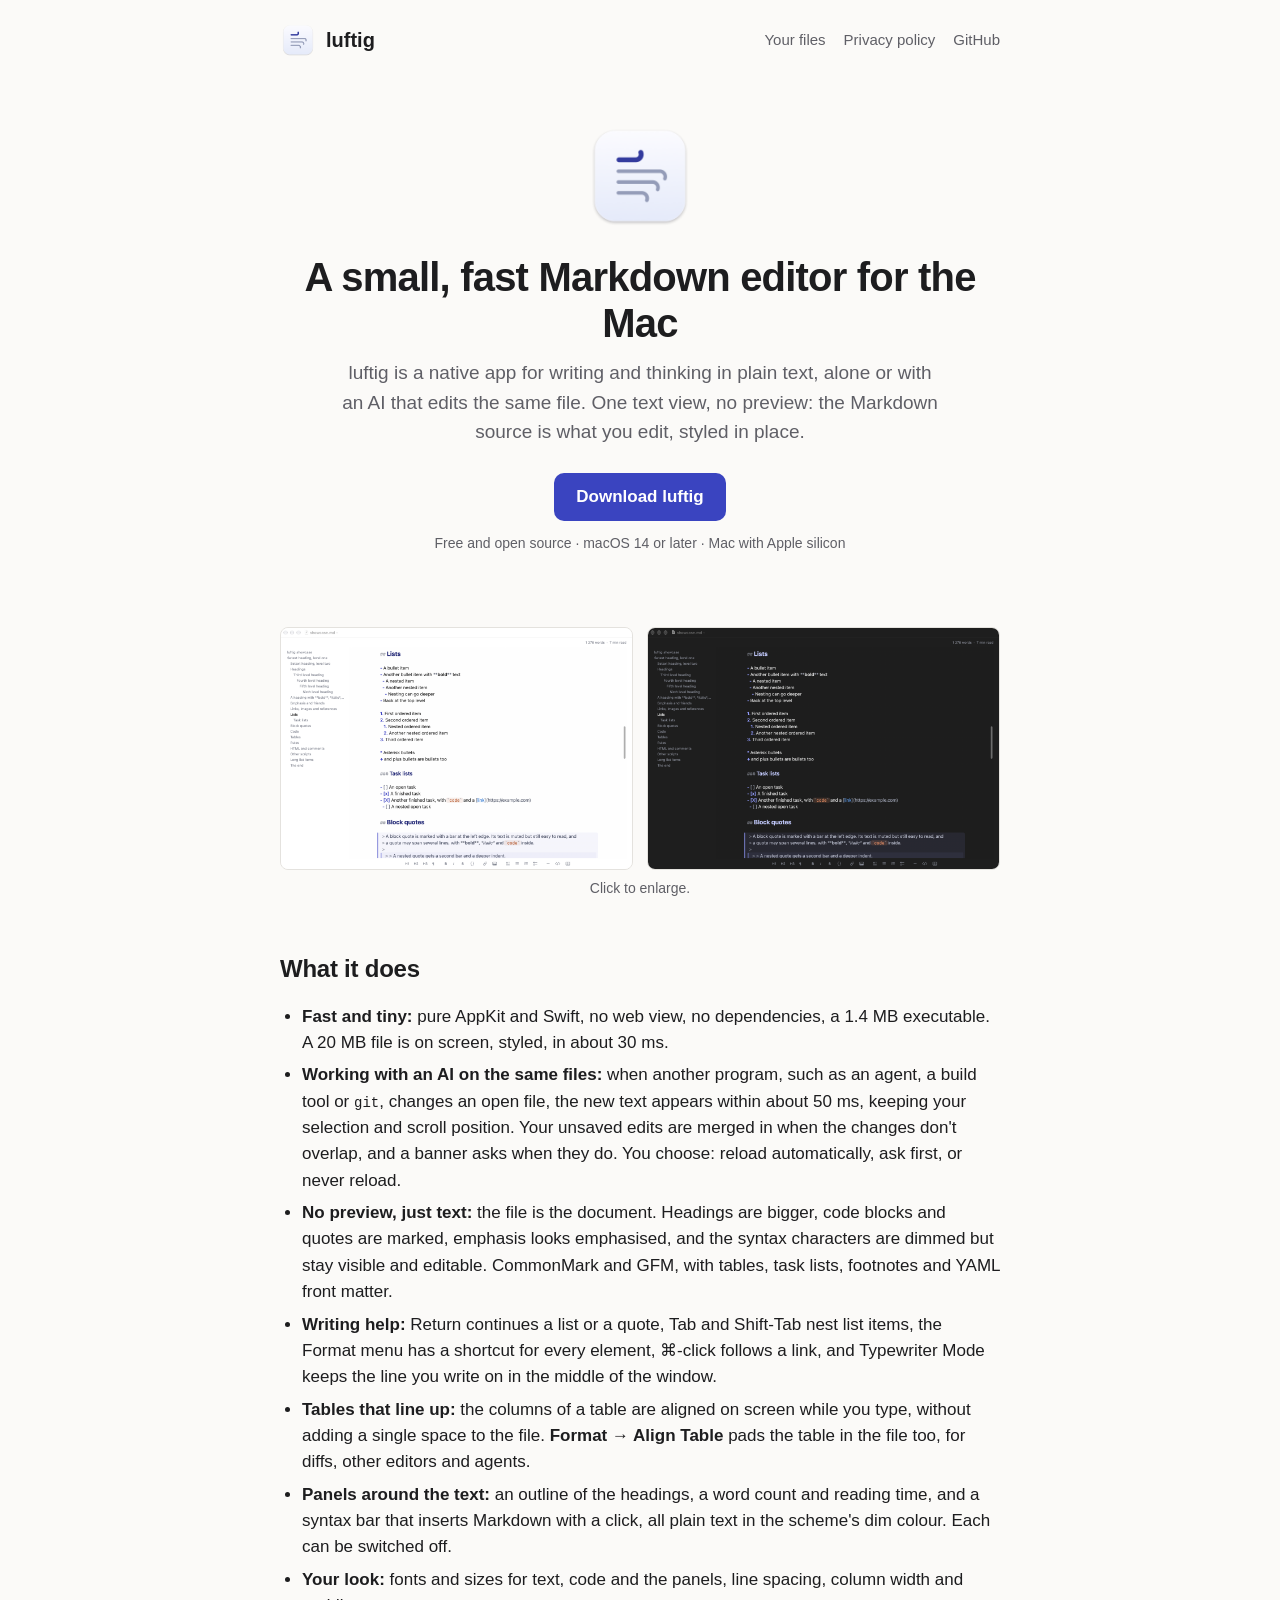
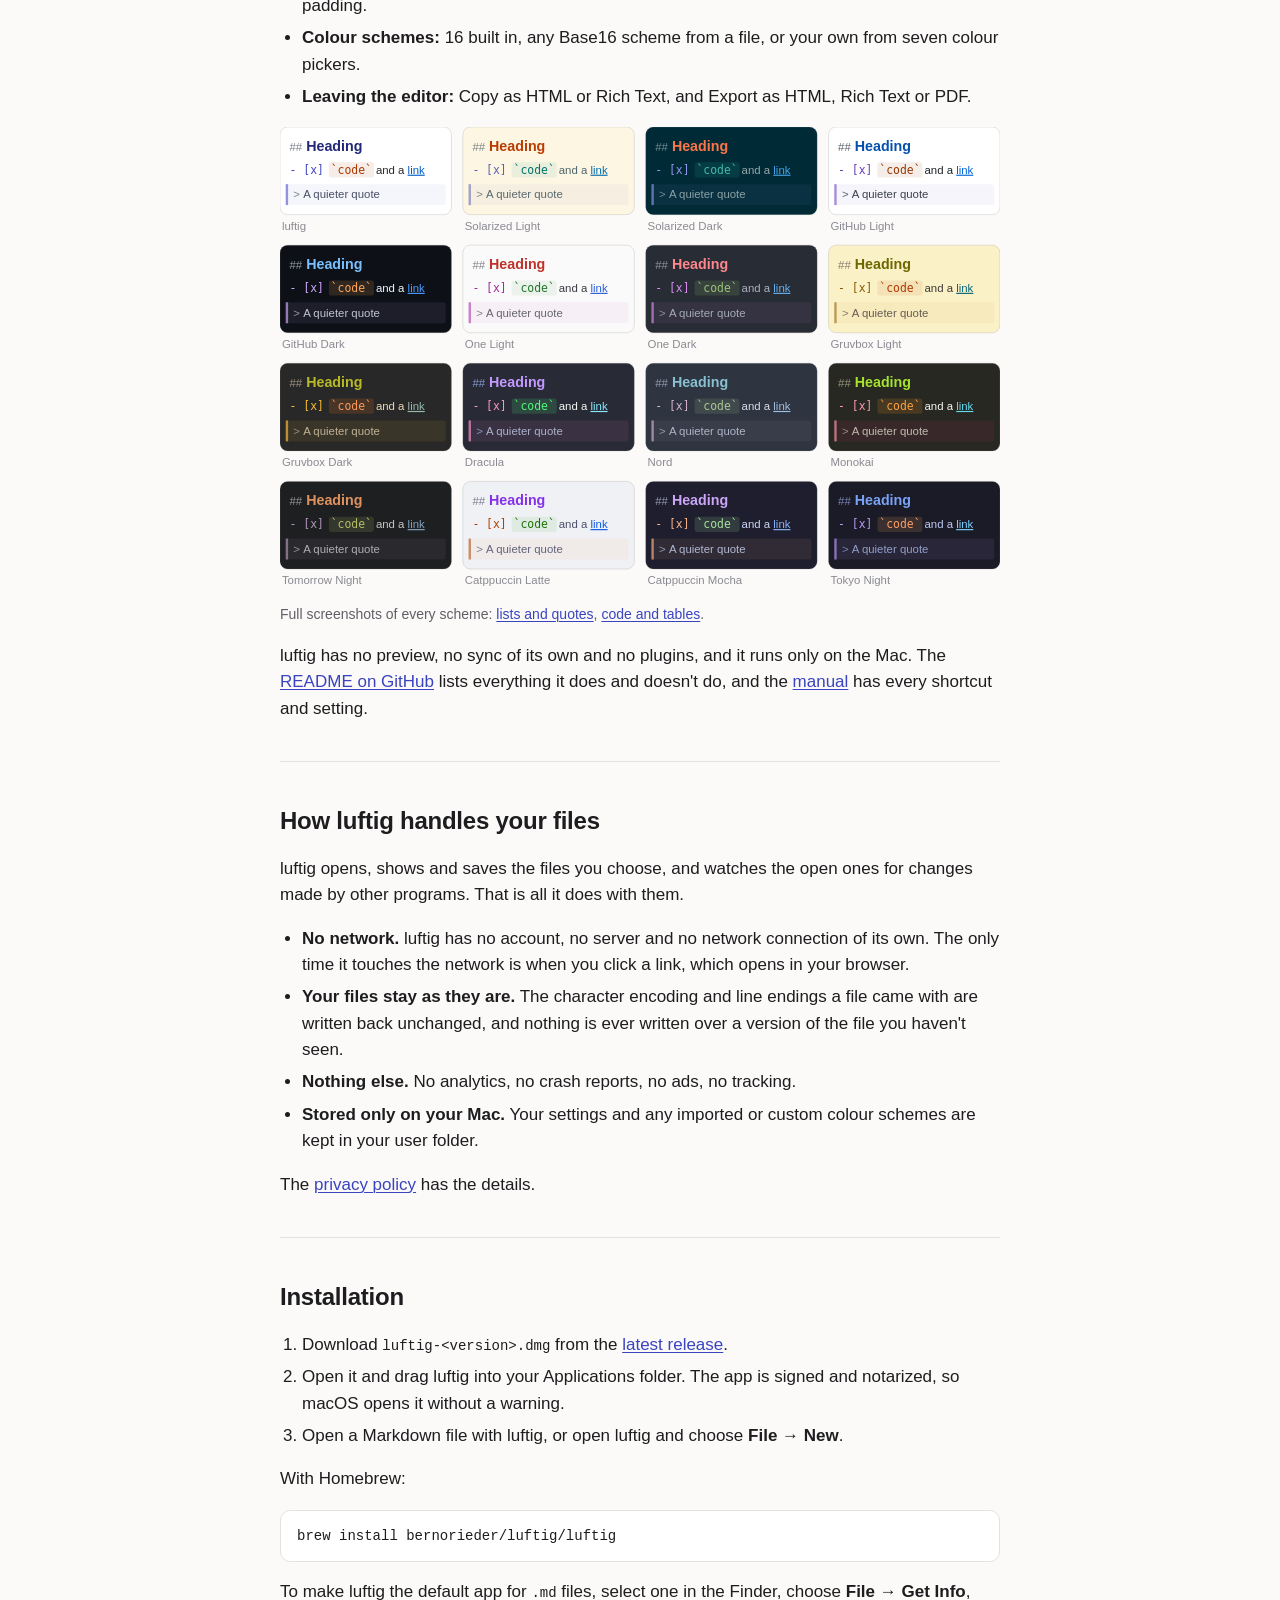
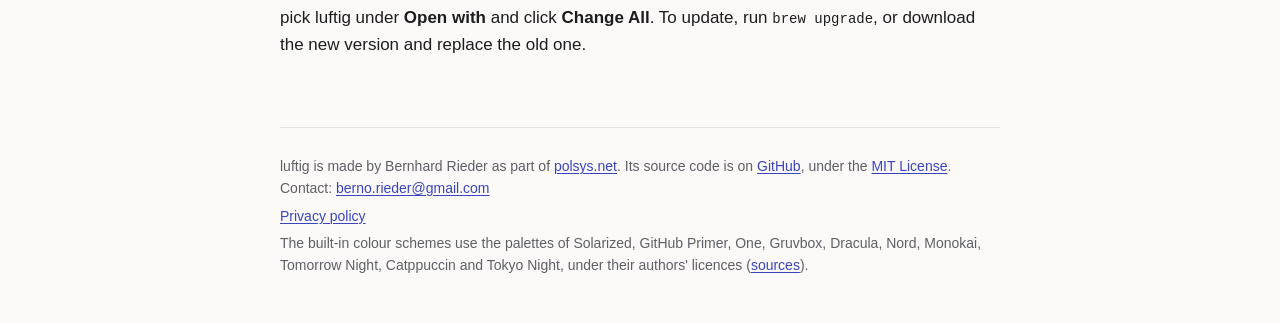
==== commit c9b4e795: "Hang wide tables and add a code font size A table wider than the text column now aligns the leading " ====
--- a/docs/index.html
+++ b/docs/index.html
@@ -43,7 +43,7 @@
           <li><strong>Writing help:</strong> Return continues a list or a quote, Tab and Shift-Tab nest list items, the Format menu has a shortcut for every element, ⌘-click follows a link, and Typewriter Mode keeps the line you write on in the middle of the window.</li>
           <li><strong>Tables that line up:</strong> the columns of a table are aligned on screen while you type, without adding a single space to the file. <strong>Format → Align Table</strong> pads the table in the file too, for diffs, other editors and agents.</li>
           <li><strong>Panels around the text:</strong> an outline of the headings, a word count and reading time, and a syntax bar that inserts Markdown with a click, all plain text in the scheme's dim colour. Each can be switched off.</li>
-          <li><strong>Your look:</strong> fonts for text, code and the panels, size, line spacing, column width and padding.</li>
+          <li><strong>Your look:</strong> fonts and sizes for text, code and the panels, line spacing, column width and padding.</li>
           <li><strong>Colour schemes:</strong> 16 built in, any Base16 scheme from a file, or your own from seven colour pickers.</li>
           <li><strong>Leaving the editor:</strong> Copy as HTML or Rich Text, and Export as HTML, Rich Text or PDF.</li>
         </ul>
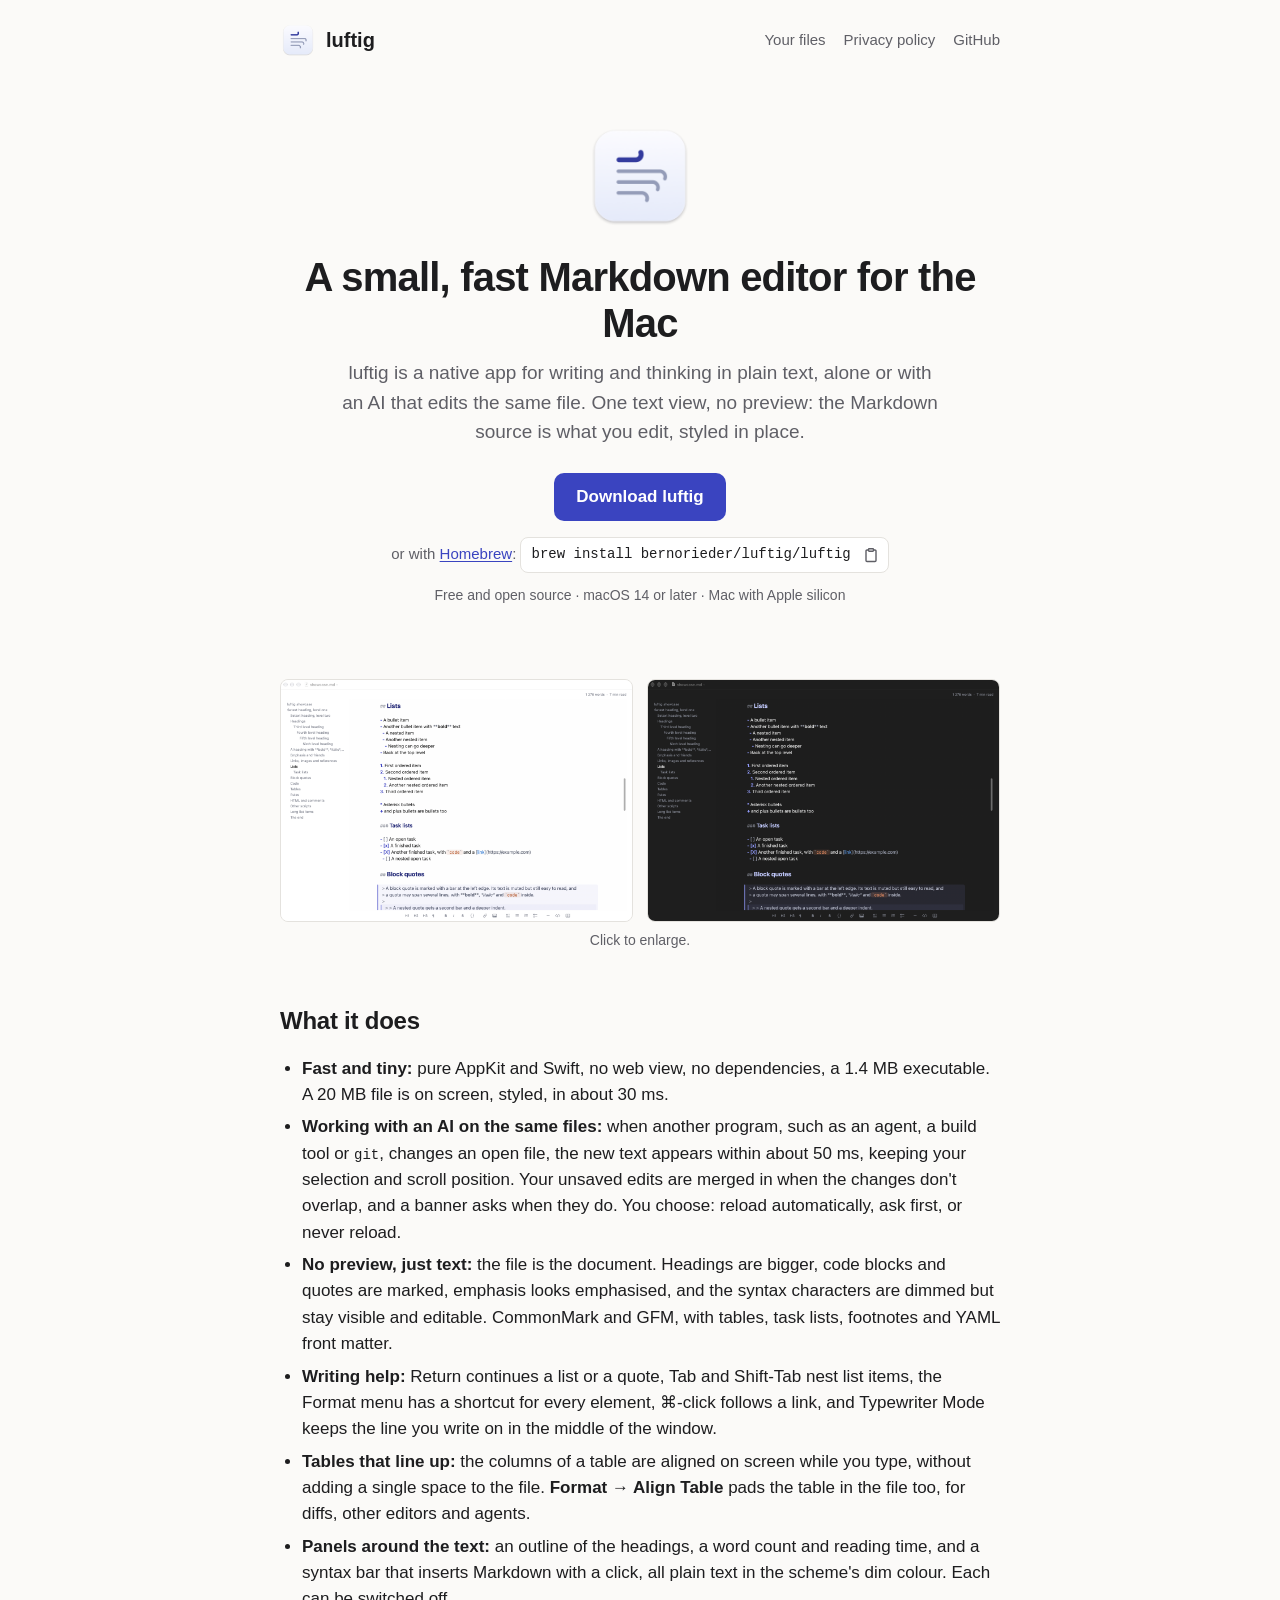
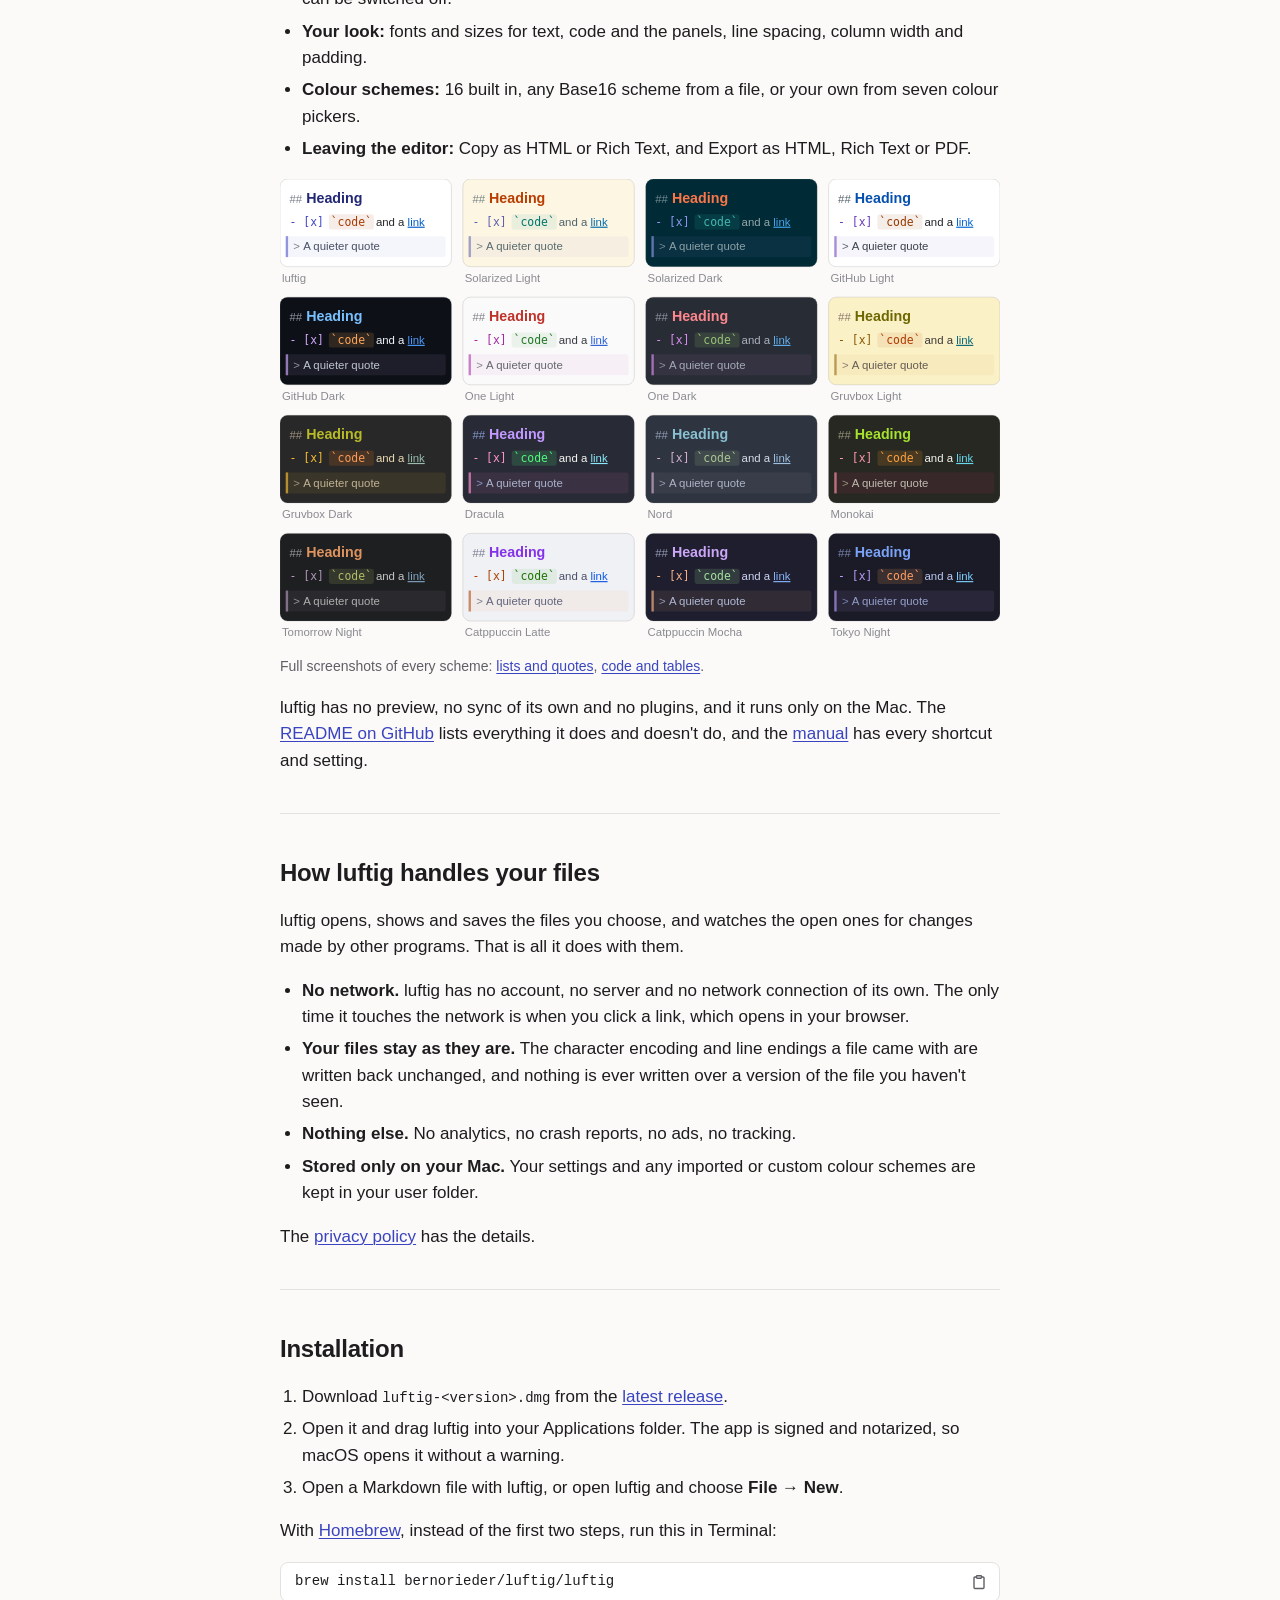
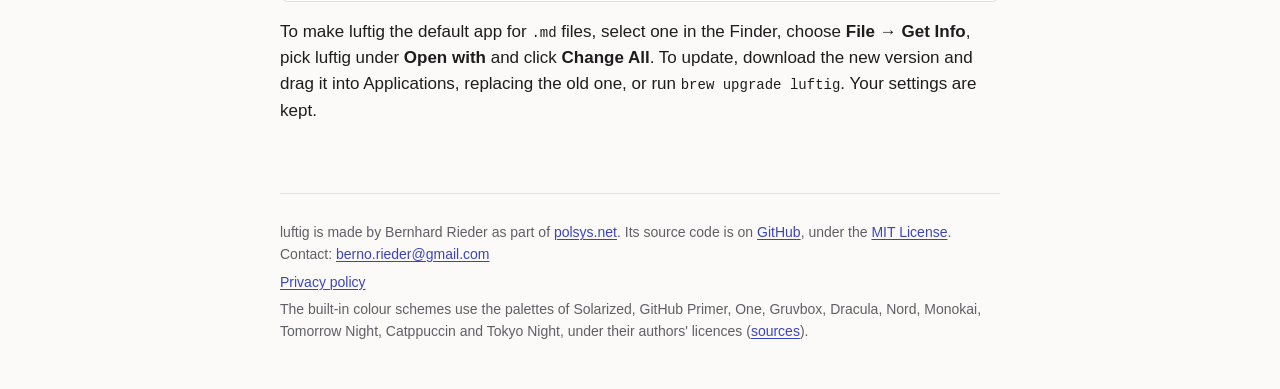
==== commit 6d2977ac: "Website: Homebrew under the download button, with links to brew.sh and copy buttons" ====
--- a/docs/index.html
+++ b/docs/index.html
@@ -25,6 +25,7 @@
         <h1>A small, fast Markdown editor for the Mac</h1>
         <p class="lead">luftig is a native app for writing and thinking in plain text, alone or with an AI that edits the same file. One text view, no preview: the Markdown source is what you edit, styled in place.</p>
         <a class="button" href="https://github.com/bernorieder/luftig/releases/latest">Download luftig</a>
+        <p class="brew">or with <a href="https://brew.sh">Homebrew</a>: <span class="command"><code>brew install bernorieder/luftig/luftig</code></span></p>
         <p class="small">Free and open source · macOS 14 or later · Mac with Apple silicon</p>
       </div>
 
@@ -71,9 +72,9 @@
           <li>Open it and drag luftig into your Applications folder. The app is signed and notarized, so macOS opens it without a warning.</li>
           <li>Open a Markdown file with luftig, or open luftig and choose <strong>File → New</strong>.</li>
         </ol>
-        <p>With Homebrew:</p>
-        <pre><code>brew install bernorieder/luftig/luftig</code></pre>
-        <p>To make luftig the default app for <code>.md</code> files, select one in the Finder, choose <strong>File → Get Info</strong>, pick luftig under <strong>Open with</strong> and click <strong>Change All</strong>. To update, run <code>brew upgrade</code>, or download the new version and replace the old one.</p>
+        <p>With <a href="https://brew.sh">Homebrew</a>, instead of the first two steps, run this in Terminal:</p>
+        <div class="command block"><code>brew install bernorieder/luftig/luftig</code></div>
+        <p>To make luftig the default app for <code>.md</code> files, select one in the Finder, choose <strong>File → Get Info</strong>, pick luftig under <strong>Open with</strong> and click <strong>Change All</strong>. To update, download the new version and drag it into Applications, replacing the old one, or run <code>brew upgrade luftig</code>. Your settings are kept.</p>
       </section>
     </main>
 
@@ -86,6 +87,36 @@
 
   <dialog id="lightbox" aria-label="Enlarged image"><img alt=""></dialog>
   <script>
+    // Adds a copy button to each command, which shows a check mark for a moment once it has copied.
+    // Without the script, a click on the command still selects all of it.
+    const icons = '<svg class="clipboard" viewBox="0 0 16 16"><path d="M5.5 3H4a1 1 0 0 0-1 1v9.5a1 1 0 0 0 1 1h8a1 1 0 0 0 1-1V4a1 1 0 0 0-1-1h-1.5"/><rect x="5.5" y="1.75" width="5" height="2.5" rx="0.75"/></svg>'
+      + '<svg class="check" viewBox="0 0 16 16"><path d="M3 8.5l3.2 3.2L13 4.8"/></svg>';
+    for (const command of document.querySelectorAll('.command')) {
+      const code = command.querySelector('code');
+      const button = document.createElement('button');
+      button.type = 'button';
+      button.className = 'copy';
+      button.title = 'Copy';
+      button.setAttribute('aria-label', 'Copy the command');
+      button.innerHTML = icons;
+      button.addEventListener('click', async () => {
+        try {
+          await navigator.clipboard.writeText(code.textContent);
+        } catch {
+          getSelection().selectAllChildren(code);
+          return;
+        }
+        button.classList.add('copied');
+        button.title = 'Copied';
+        clearTimeout(button.reset);
+        button.reset = setTimeout(() => {
+          button.classList.remove('copied');
+          button.title = 'Copy';
+        }, 1500);
+      });
+      command.append(button);
+    }
+
     (() => {
       const box = document.getElementById("lightbox"), img = box.querySelector("img");
       if (!box.showModal) return;                       // an old browser: the links open the images
--- a/docs/site.css
+++ b/docs/site.css
@@ -8,6 +8,7 @@
   --panel: #ffffff;
   --accent: #3a44c0;
   --accent-text: #ffffff;
+  --ok: #1a7f37;
   color-scheme: light dark;
 }
 
@@ -20,6 +21,7 @@
     --panel: #242427;
     --accent: #949eff;
     --accent-text: #1b1b1d;
+    --ok: #3fb950;
   }
 }
 
@@ -78,6 +80,66 @@
 
 .small { font-size: 14px; color: var(--muted); }
 .hero .small { margin-top: 12px; }
+.hero .brew { font-size: 15px; color: var(--muted); margin: 16px 0 0; }
+
+/* A command to copy, such as Homebrew's: one click selects all of it, and the script in
+   index.html adds a copy button. Inline under the download button, a full-width box (.block)
+   in the installation steps. */
+.command {
+  display: inline-flex;
+  align-items: center;
+  gap: 6px;
+  max-width: 100%;
+  background: var(--panel);
+  border: 1px solid var(--line);
+  border-radius: 8px;
+  padding: 3px 10px;
+  vertical-align: middle;
+  text-align: left;
+}
+.command:has(.copy) { padding-right: 3px; }
+.command code {
+  font-size: 14px;
+  min-width: 0;
+  color: var(--text);
+  user-select: all;
+  -webkit-user-select: all;
+}
+.command.block {
+  display: flex;
+  justify-content: space-between;
+  padding: 8px 14px;
+  margin: 12px 0 16px;
+}
+.command.block:has(.copy) { padding: 5px 6px 5px 14px; }
+
+.copy {
+  flex: none;
+  display: grid;
+  place-items: center;
+  width: 28px;
+  height: 28px;
+  padding: 0;
+  border: 0;
+  border-radius: 6px;
+  background: transparent;
+  color: var(--muted);
+  cursor: pointer;
+}
+.copy:hover { background: var(--line); color: var(--text); }
+.copy:focus-visible { outline: 2px solid var(--accent); outline-offset: 1px; }
+.copy svg {
+  width: 16px;
+  height: 16px;
+  fill: none;
+  stroke: currentColor;
+  stroke-width: 1.4;
+  stroke-linecap: round;
+  stroke-linejoin: round;
+}
+.copy .check, .copy.copied .clipboard { display: none; }
+.copy.copied .check { display: block; }
+.copy.copied { color: var(--ok); }
 
 /* the two window screenshots, side by side; a click opens one large (the dialog below) */
 .shots { display: flex; gap: 14px; margin: 30px 0 8px; }
@@ -143,6 +205,8 @@
   body { font-size: 16px; }
   .hero h1 { font-size: 30px; }
   .hero p.lead { font-size: 17px; }
+  .hero .command { margin-top: 4px; }
+  .command code { font-size: 12px; }
   nav { gap: 12px; }
   .shots { flex-direction: column; }
   table, thead, tbody, tr, th, td { display: block; }
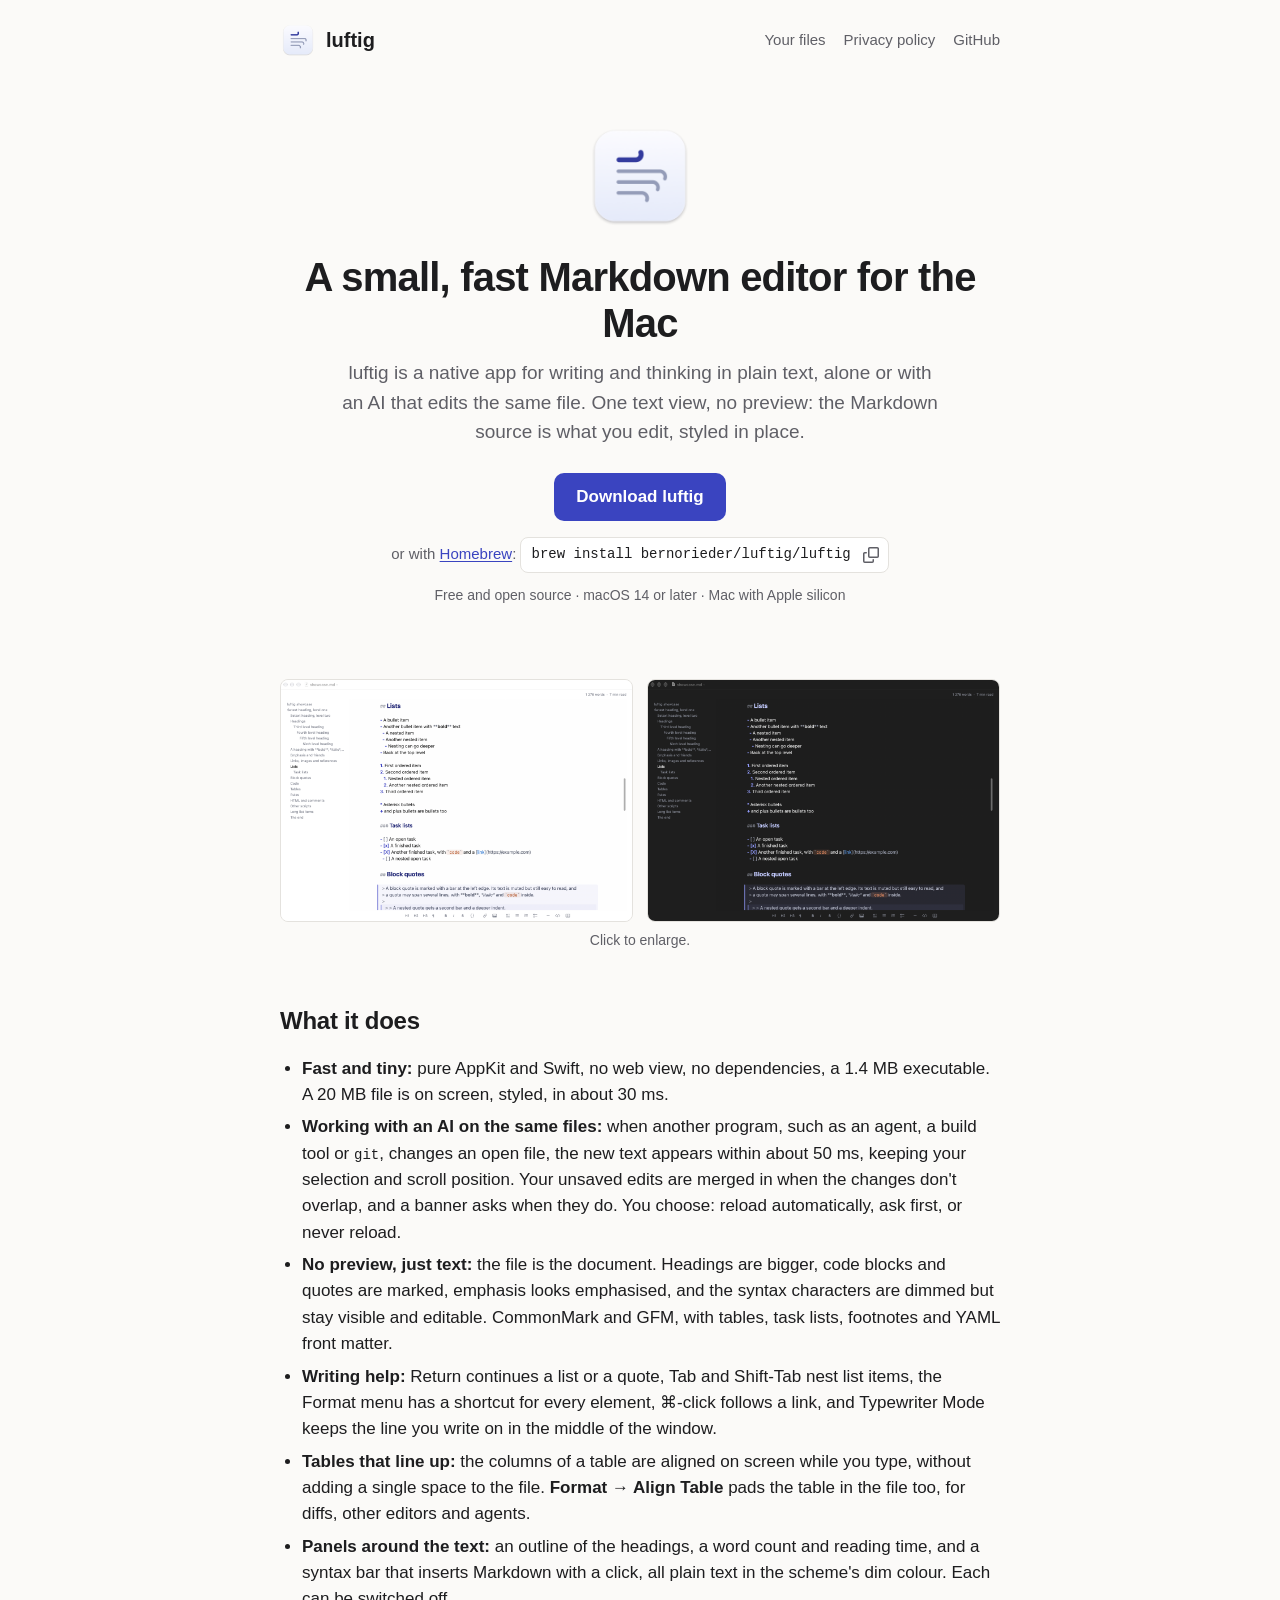
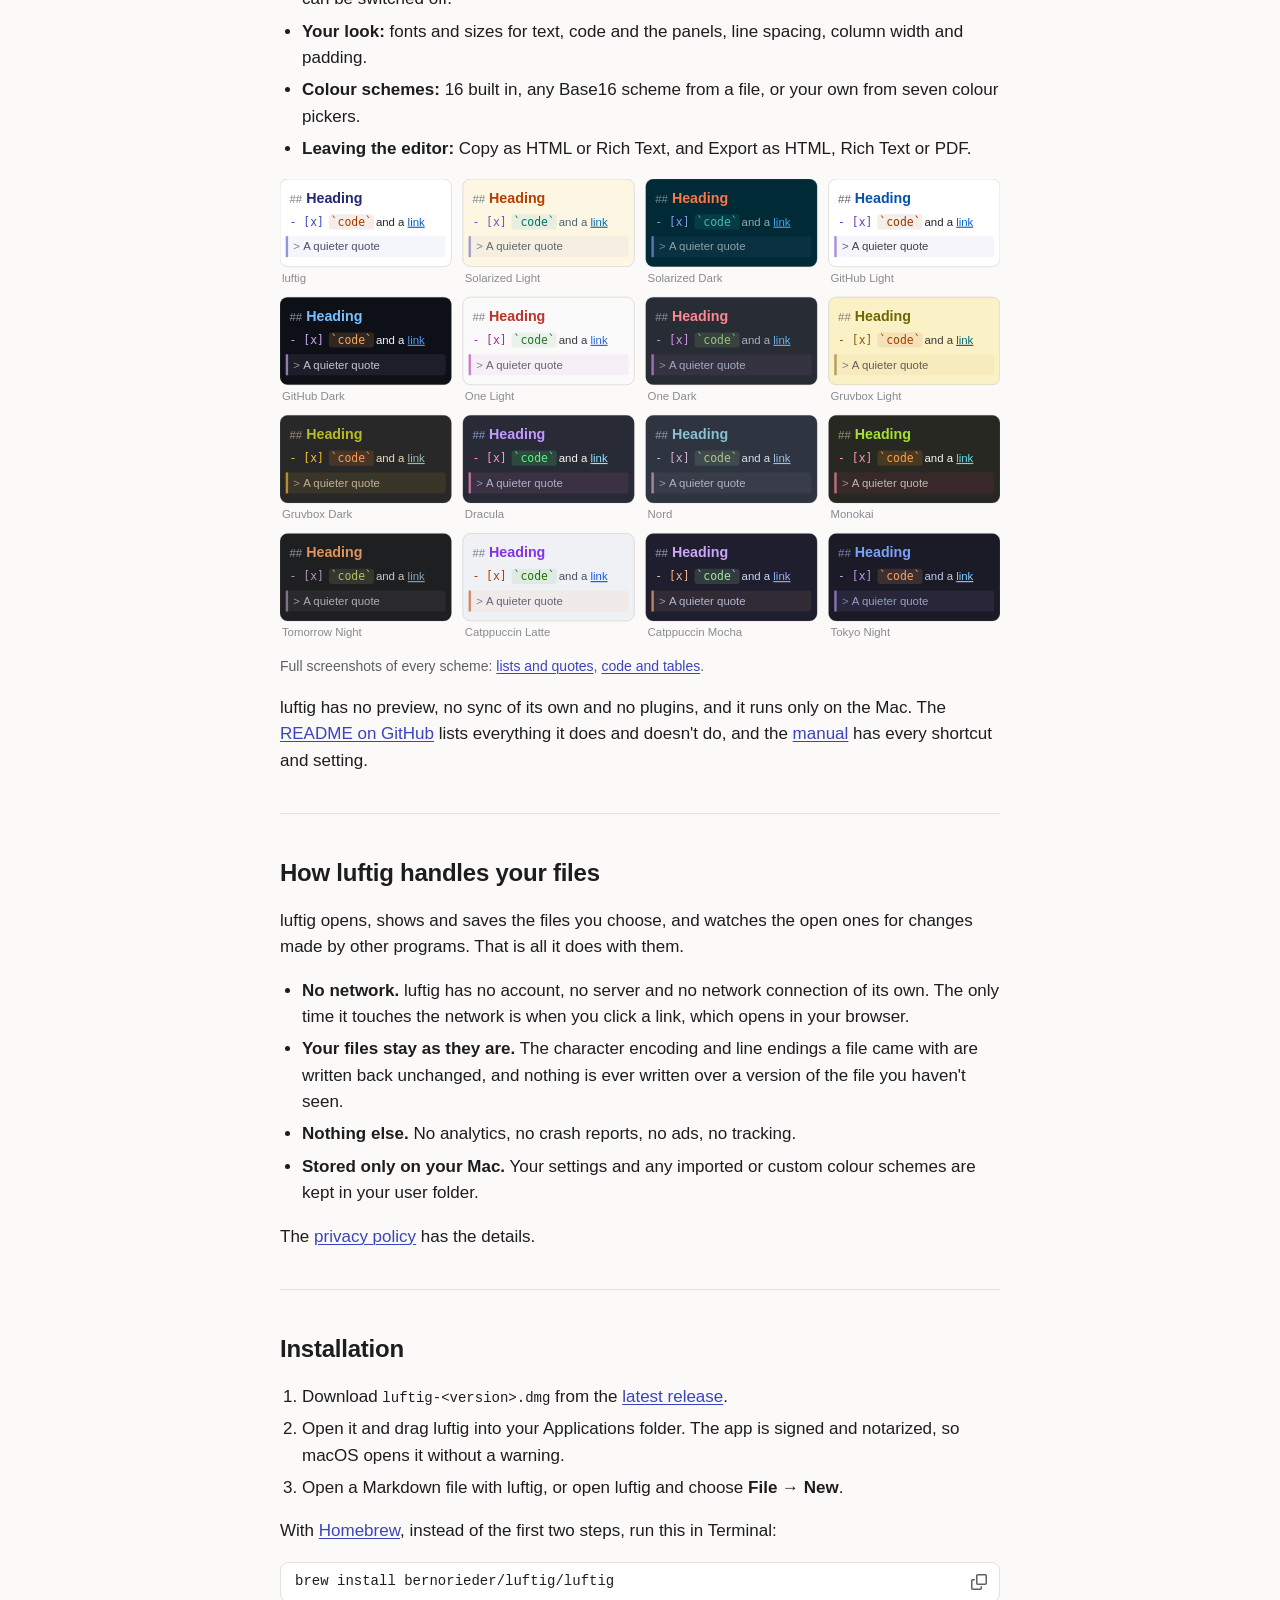
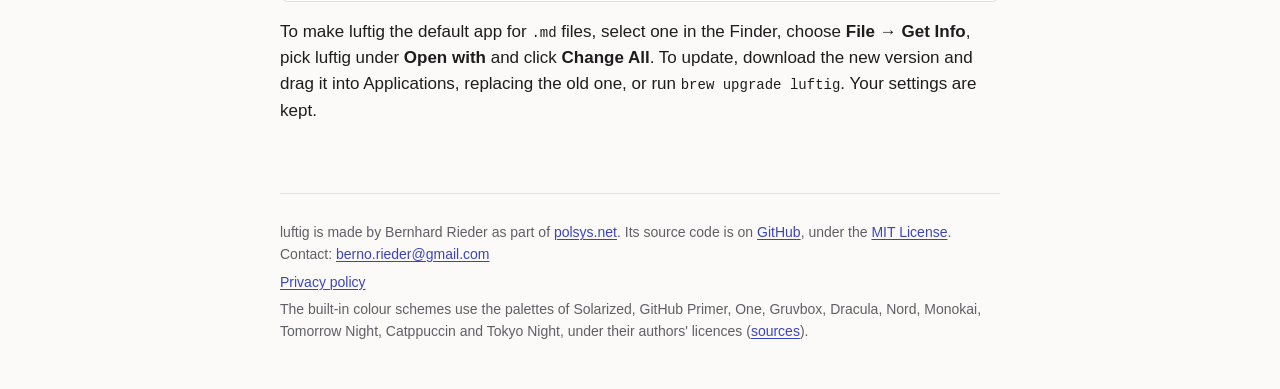
==== commit 774758b6: "Website: GitHub's copy and check icons (Octicons)" ====
--- a/docs/index.html
+++ b/docs/index.html
@@ -89,8 +89,9 @@
   <script>
     // Adds a copy button to each command, which shows a check mark for a moment once it has copied.
     // Without the script, a click on the command still selects all of it.
-    const icons = '<svg class="clipboard" viewBox="0 0 16 16"><path d="M5.5 3H4a1 1 0 0 0-1 1v9.5a1 1 0 0 0 1 1h8a1 1 0 0 0 1-1V4a1 1 0 0 0-1-1h-1.5"/><rect x="5.5" y="1.75" width="5" height="2.5" rx="0.75"/></svg>'
-      + '<svg class="check" viewBox="0 0 16 16"><path d="M3 8.5l3.2 3.2L13 4.8"/></svg>';
+    // The icons are GitHub's Octicons "copy" and "check" (Copyright (c) GitHub Inc., MIT License, https://github.com/primer/octicons).
+    const icons = '<svg class="clipboard" viewBox="0 0 16 16"><path d="M0 6.75C0 5.784.784 5 1.75 5h1.5a.75.75 0 0 1 0 1.5h-1.5a.25.25 0 0 0-.25.25v7.5c0 .138.112.25.25.25h7.5a.25.25 0 0 0 .25-.25v-1.5a.75.75 0 0 1 1.5 0v1.5A1.75 1.75 0 0 1 9.25 16h-7.5A1.75 1.75 0 0 1 0 14.25Z"/><path d="M5 1.75C5 .784 5.784 0 6.75 0h7.5C15.216 0 16 .784 16 1.75v7.5A1.75 1.75 0 0 1 14.25 11h-7.5A1.75 1.75 0 0 1 5 9.25Zm1.75-.25a.25.25 0 0 0-.25.25v7.5c0 .138.112.25.25.25h7.5a.25.25 0 0 0 .25-.25v-7.5a.25.25 0 0 0-.25-.25Z"/></svg>'
+      + '<svg class="check" viewBox="0 0 16 16"><path d="M13.78 4.22a.75.75 0 0 1 0 1.06l-7.25 7.25a.75.75 0 0 1-1.06 0L2.22 9.28a.751.751 0 0 1 .018-1.042.751.751 0 0 1 1.042-.018L6 10.94l6.72-6.72a.75.75 0 0 1 1.06 0Z"/></svg>';
     for (const command of document.querySelectorAll('.command')) {
       const code = command.querySelector('code');
       const button = document.createElement('button');
--- a/docs/site.css
+++ b/docs/site.css
@@ -131,11 +131,7 @@
 .copy svg {
   width: 16px;
   height: 16px;
-  fill: none;
-  stroke: currentColor;
-  stroke-width: 1.4;
-  stroke-linecap: round;
-  stroke-linejoin: round;
+  fill: currentColor;
 }
 .copy .check, .copy.copied .clipboard { display: none; }
 .copy.copied .check { display: block; }
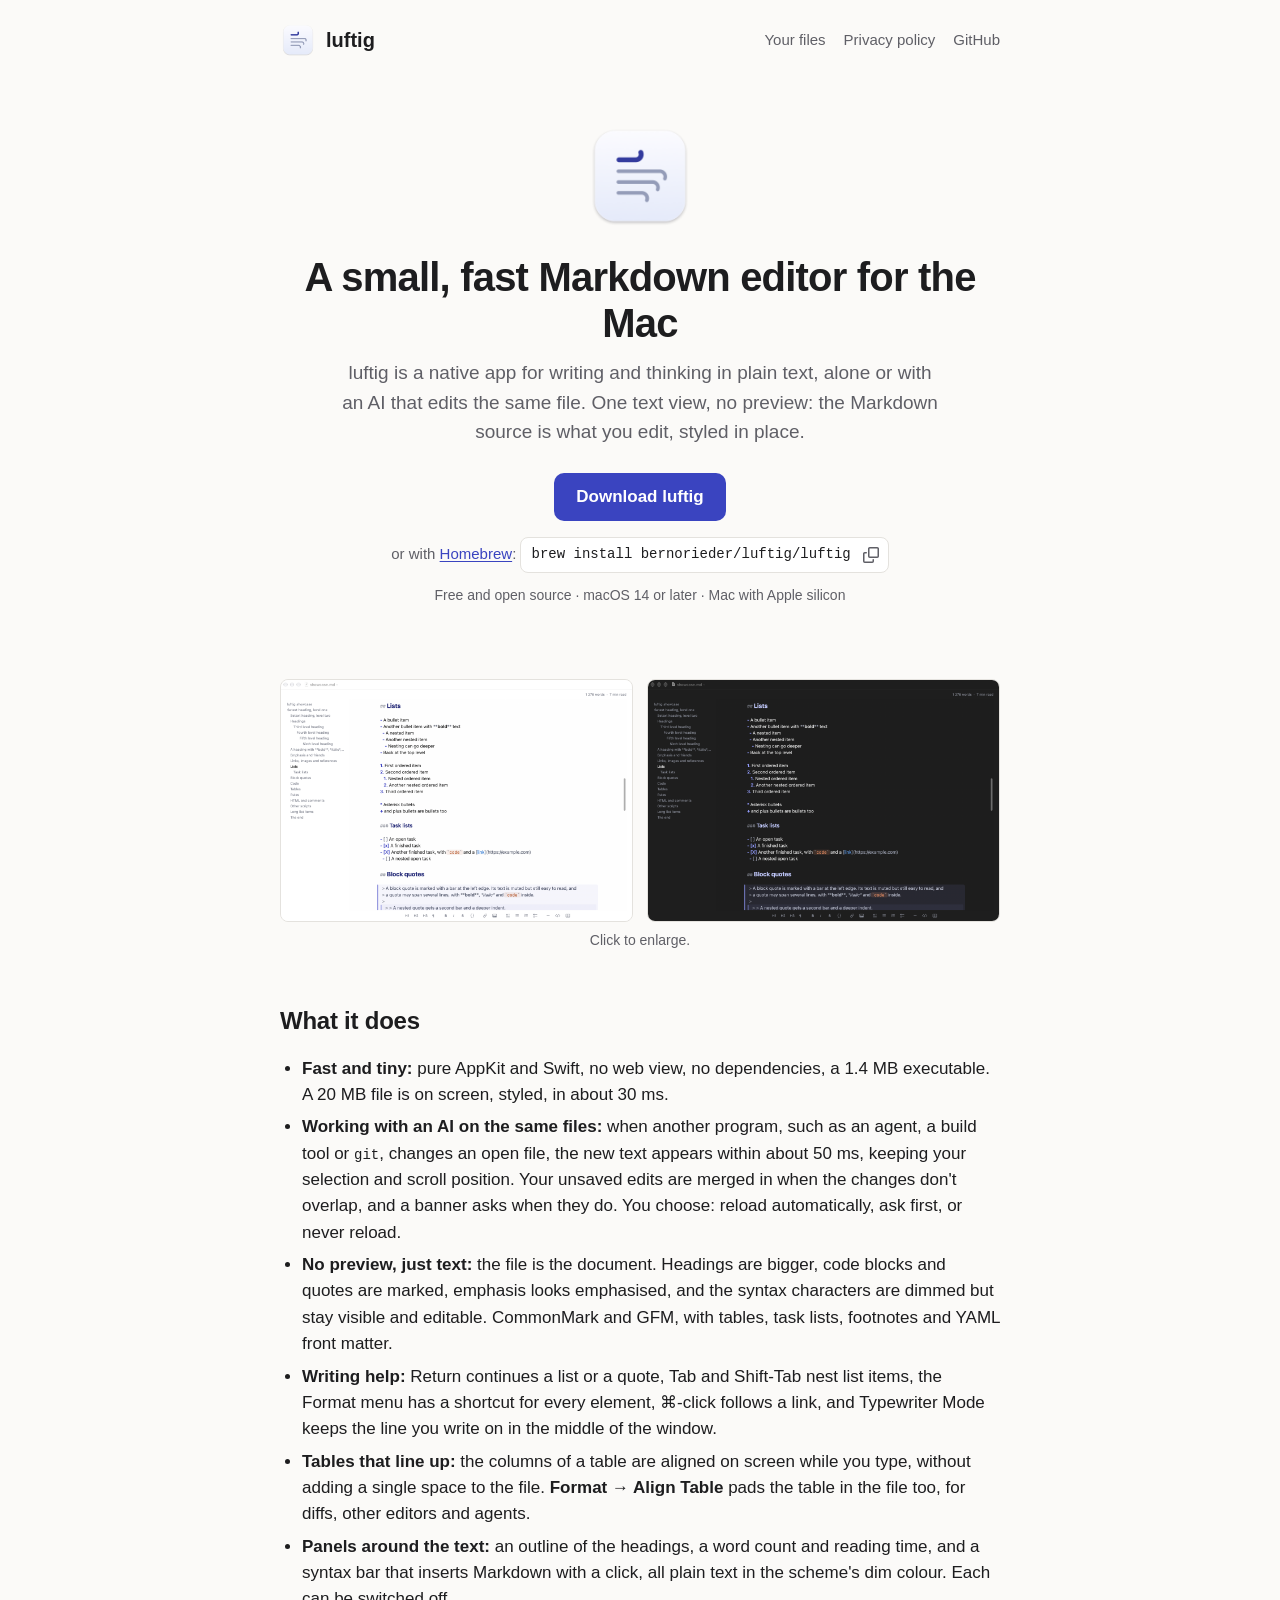
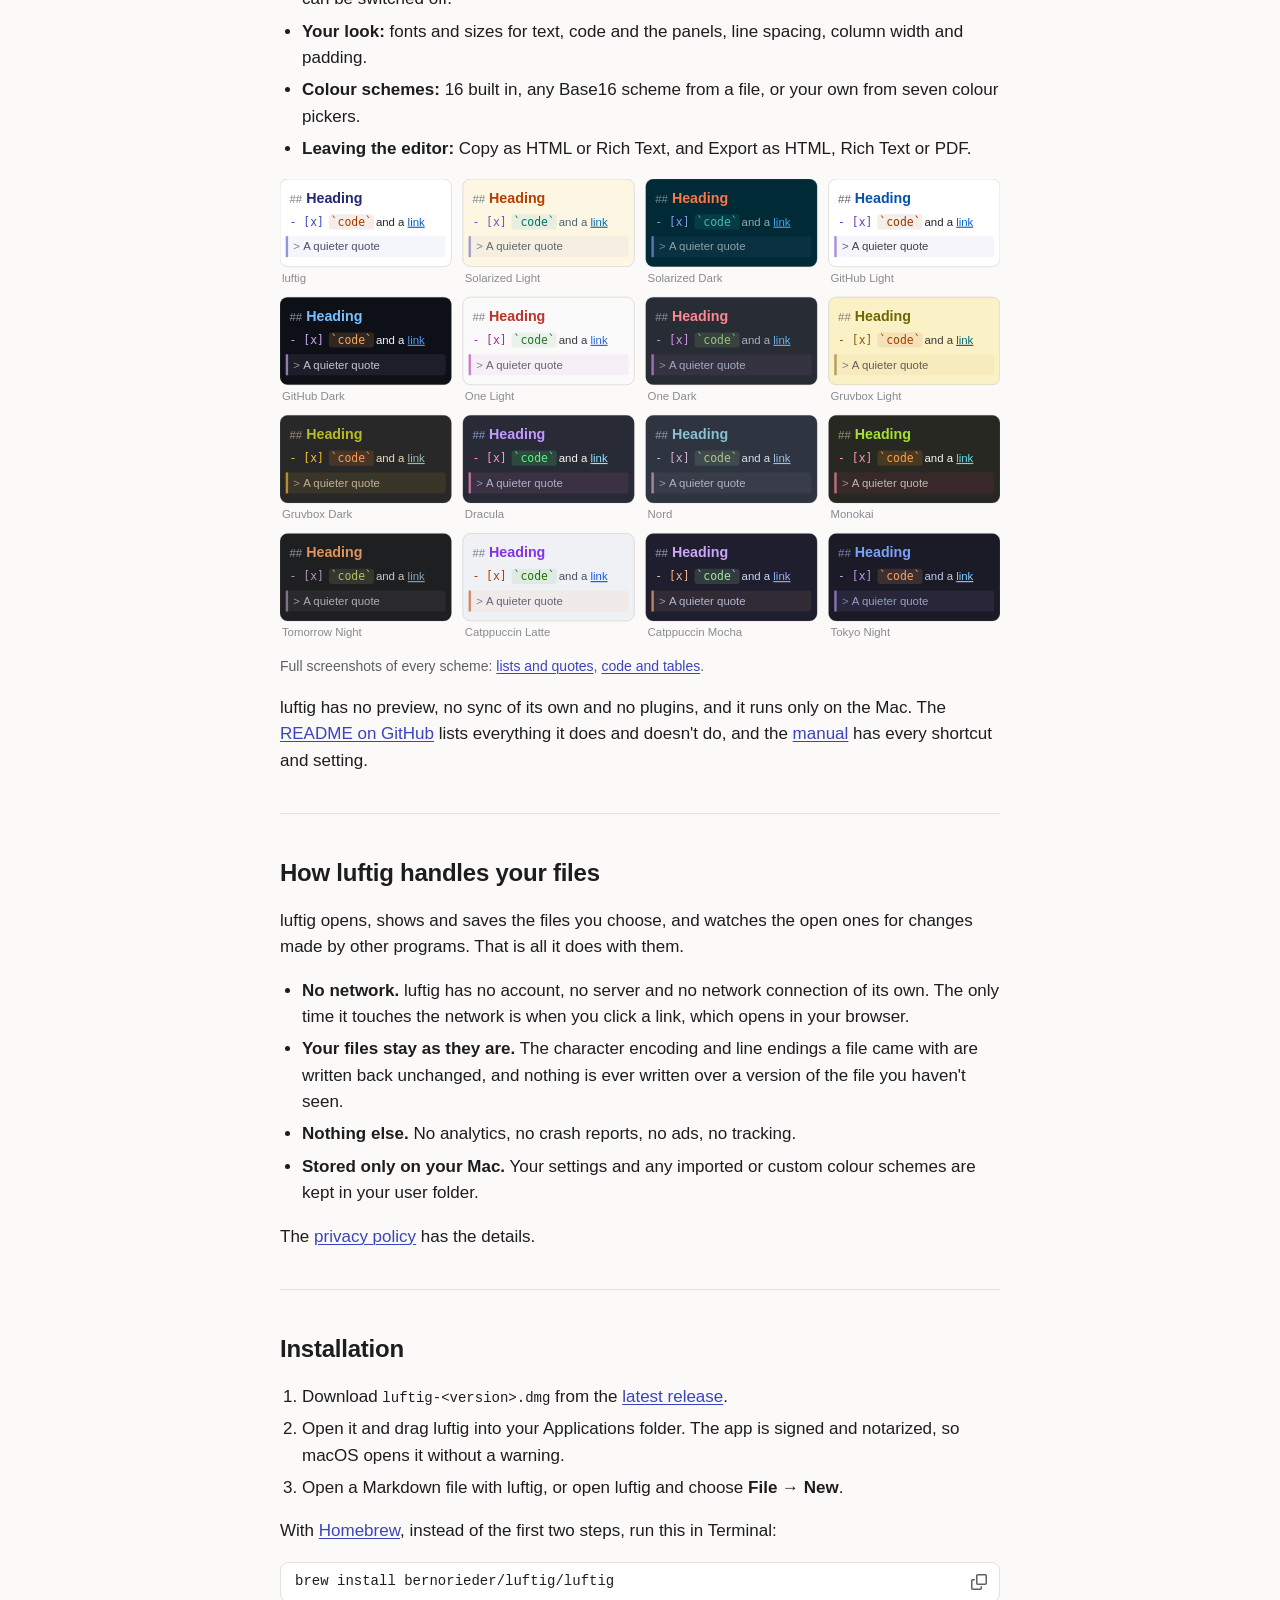
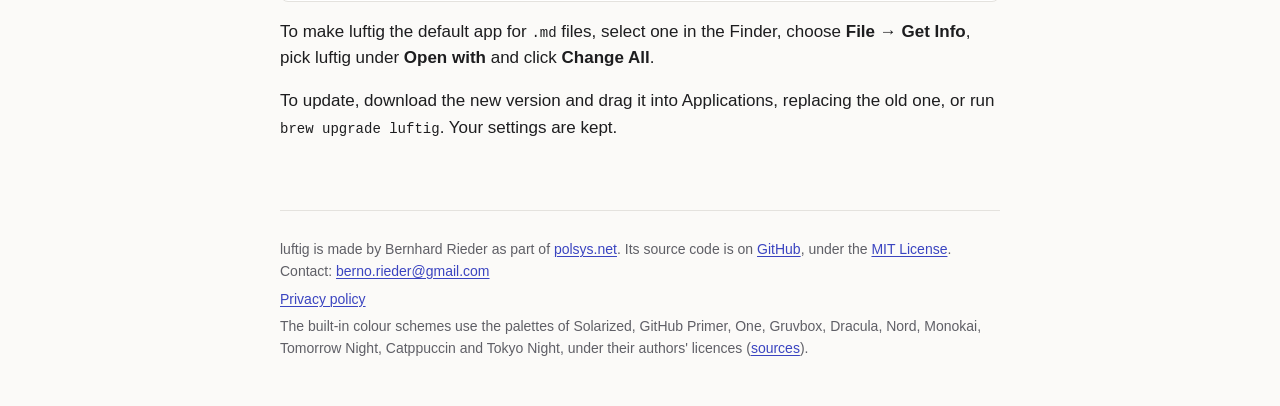
==== commit 098d8c8e: "Website: updating in a paragraph of its own" ====
--- a/docs/index.html
+++ b/docs/index.html
@@ -74,7 +74,8 @@
         </ol>
         <p>With <a href="https://brew.sh">Homebrew</a>, instead of the first two steps, run this in Terminal:</p>
         <div class="command block"><code>brew install bernorieder/luftig/luftig</code></div>
-        <p>To make luftig the default app for <code>.md</code> files, select one in the Finder, choose <strong>File → Get Info</strong>, pick luftig under <strong>Open with</strong> and click <strong>Change All</strong>. To update, download the new version and drag it into Applications, replacing the old one, or run <code>brew upgrade luftig</code>. Your settings are kept.</p>
+        <p>To make luftig the default app for <code>.md</code> files, select one in the Finder, choose <strong>File → Get Info</strong>, pick luftig under <strong>Open with</strong> and click <strong>Change All</strong>.</p>
+        <p>To update, download the new version and drag it into Applications, replacing the old one, or run <code>brew upgrade luftig</code>. Your settings are kept.</p>
       </section>
     </main>
 
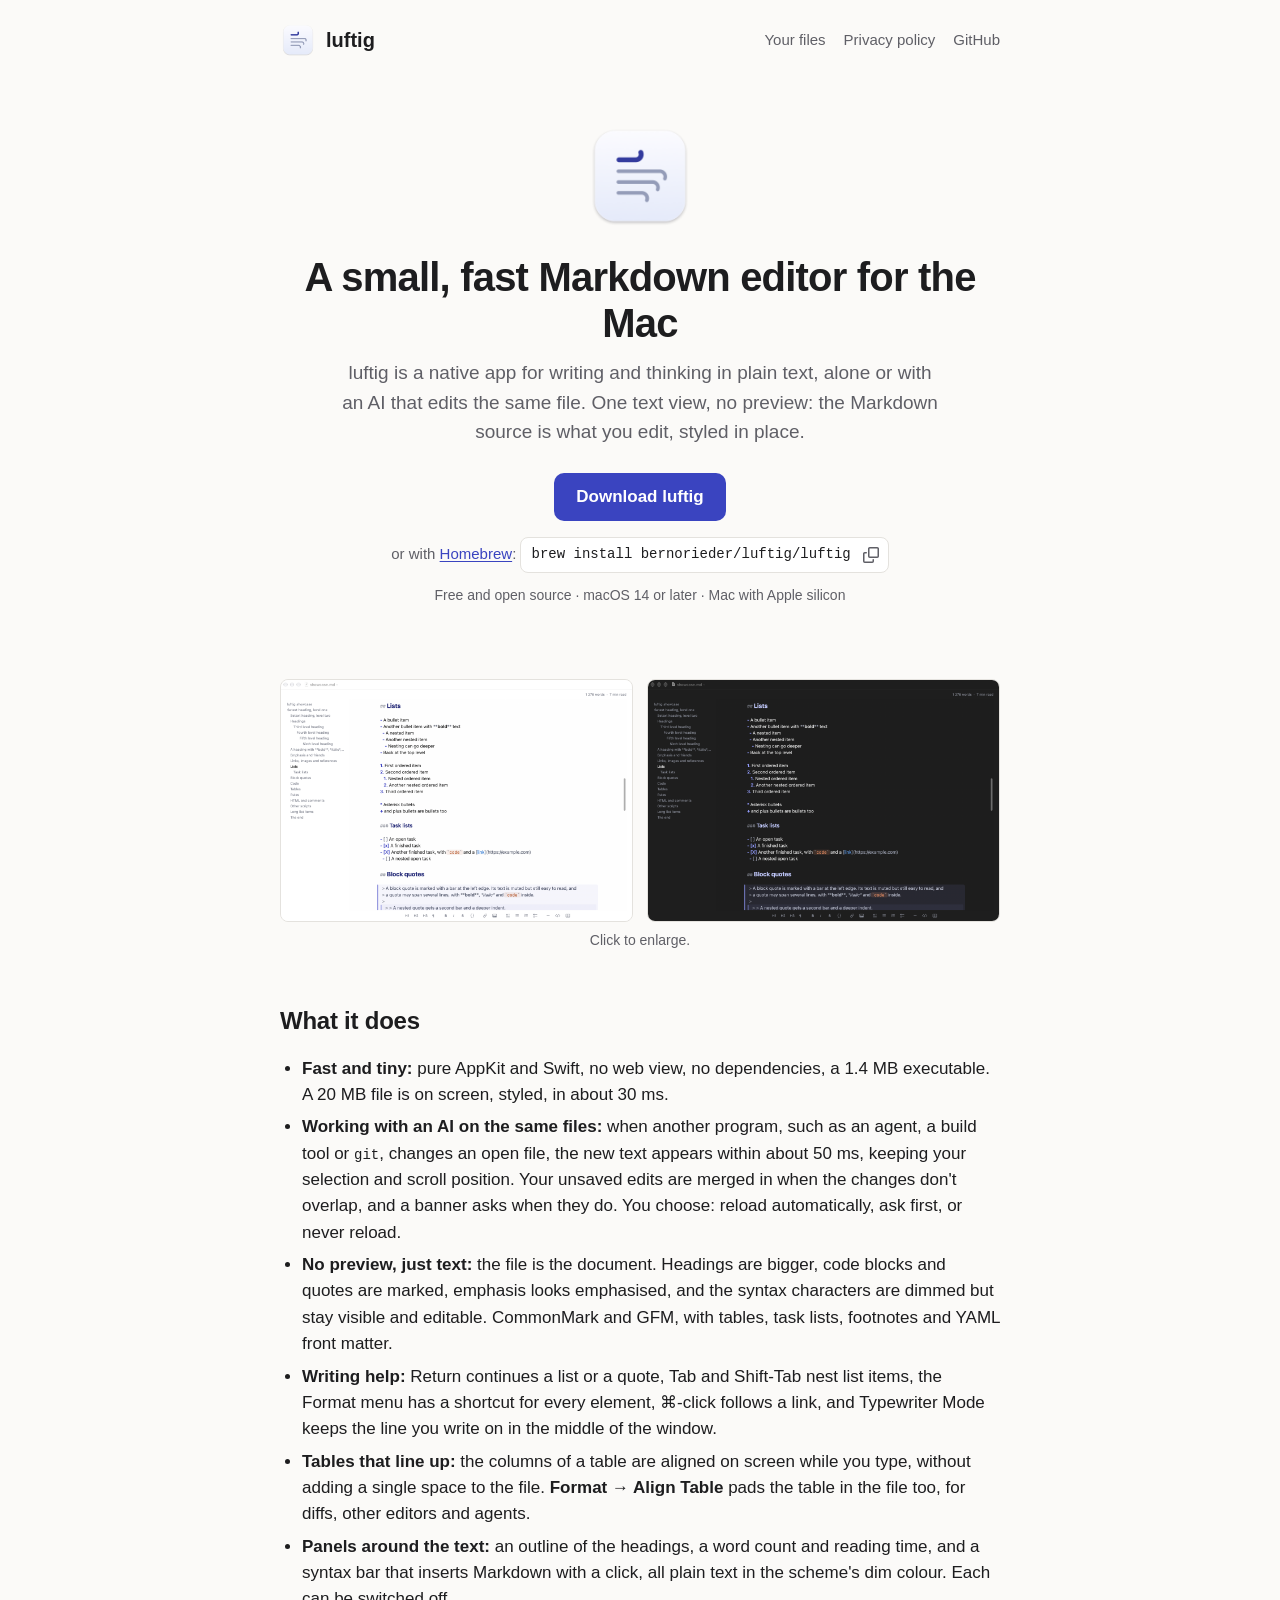
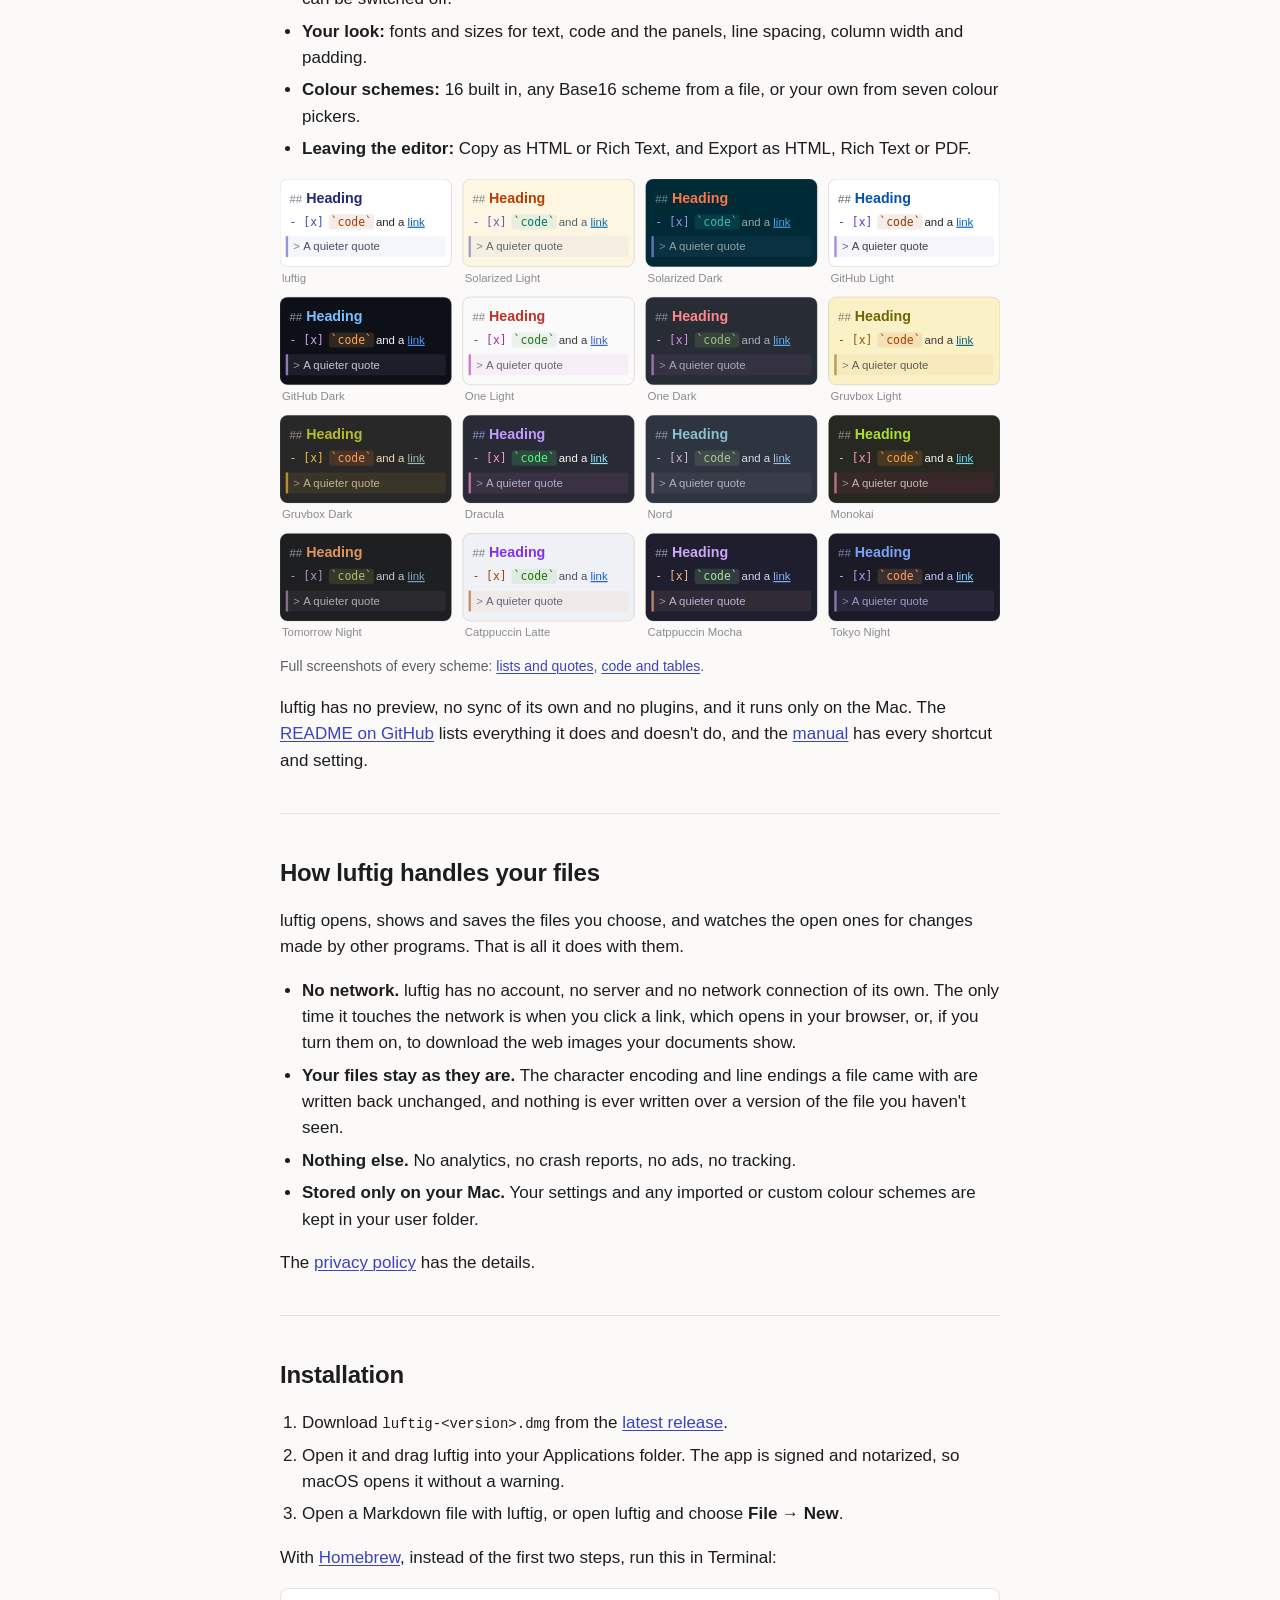
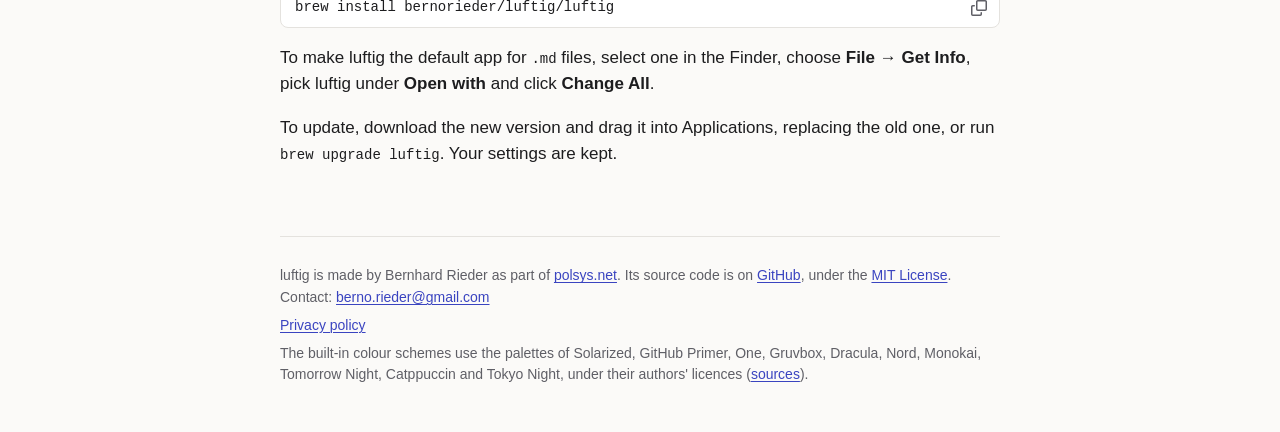
==== commit ba3fe948: "Images in the text, Settings for images and tables, dropping images A line that holds only an image " ====
--- a/docs/index.html
+++ b/docs/index.html
@@ -57,7 +57,7 @@
         <h2>How luftig handles your files</h2>
         <p>luftig opens, shows and saves the files you choose, and watches the open ones for changes made by other programs. That is all it does with them.</p>
         <ul>
-          <li><strong>No network.</strong> luftig has no account, no server and no network connection of its own. The only time it touches the network is when you click a link, which opens in your browser.</li>
+          <li><strong>No network.</strong> luftig has no account, no server and no network connection of its own. The only time it touches the network is when you click a link, which opens in your browser, or, if you turn them on, to download the web images your documents show.</li>
           <li><strong>Your files stay as they are.</strong> The character encoding and line endings a file came with are written back unchanged, and nothing is ever written over a version of the file you haven't seen.</li>
           <li><strong>Nothing else.</strong> No analytics, no crash reports, no ads, no tracking.</li>
           <li><strong>Stored only on your Mac.</strong> Your settings and any imported or custom colour schemes are kept in your user folder.</li>
